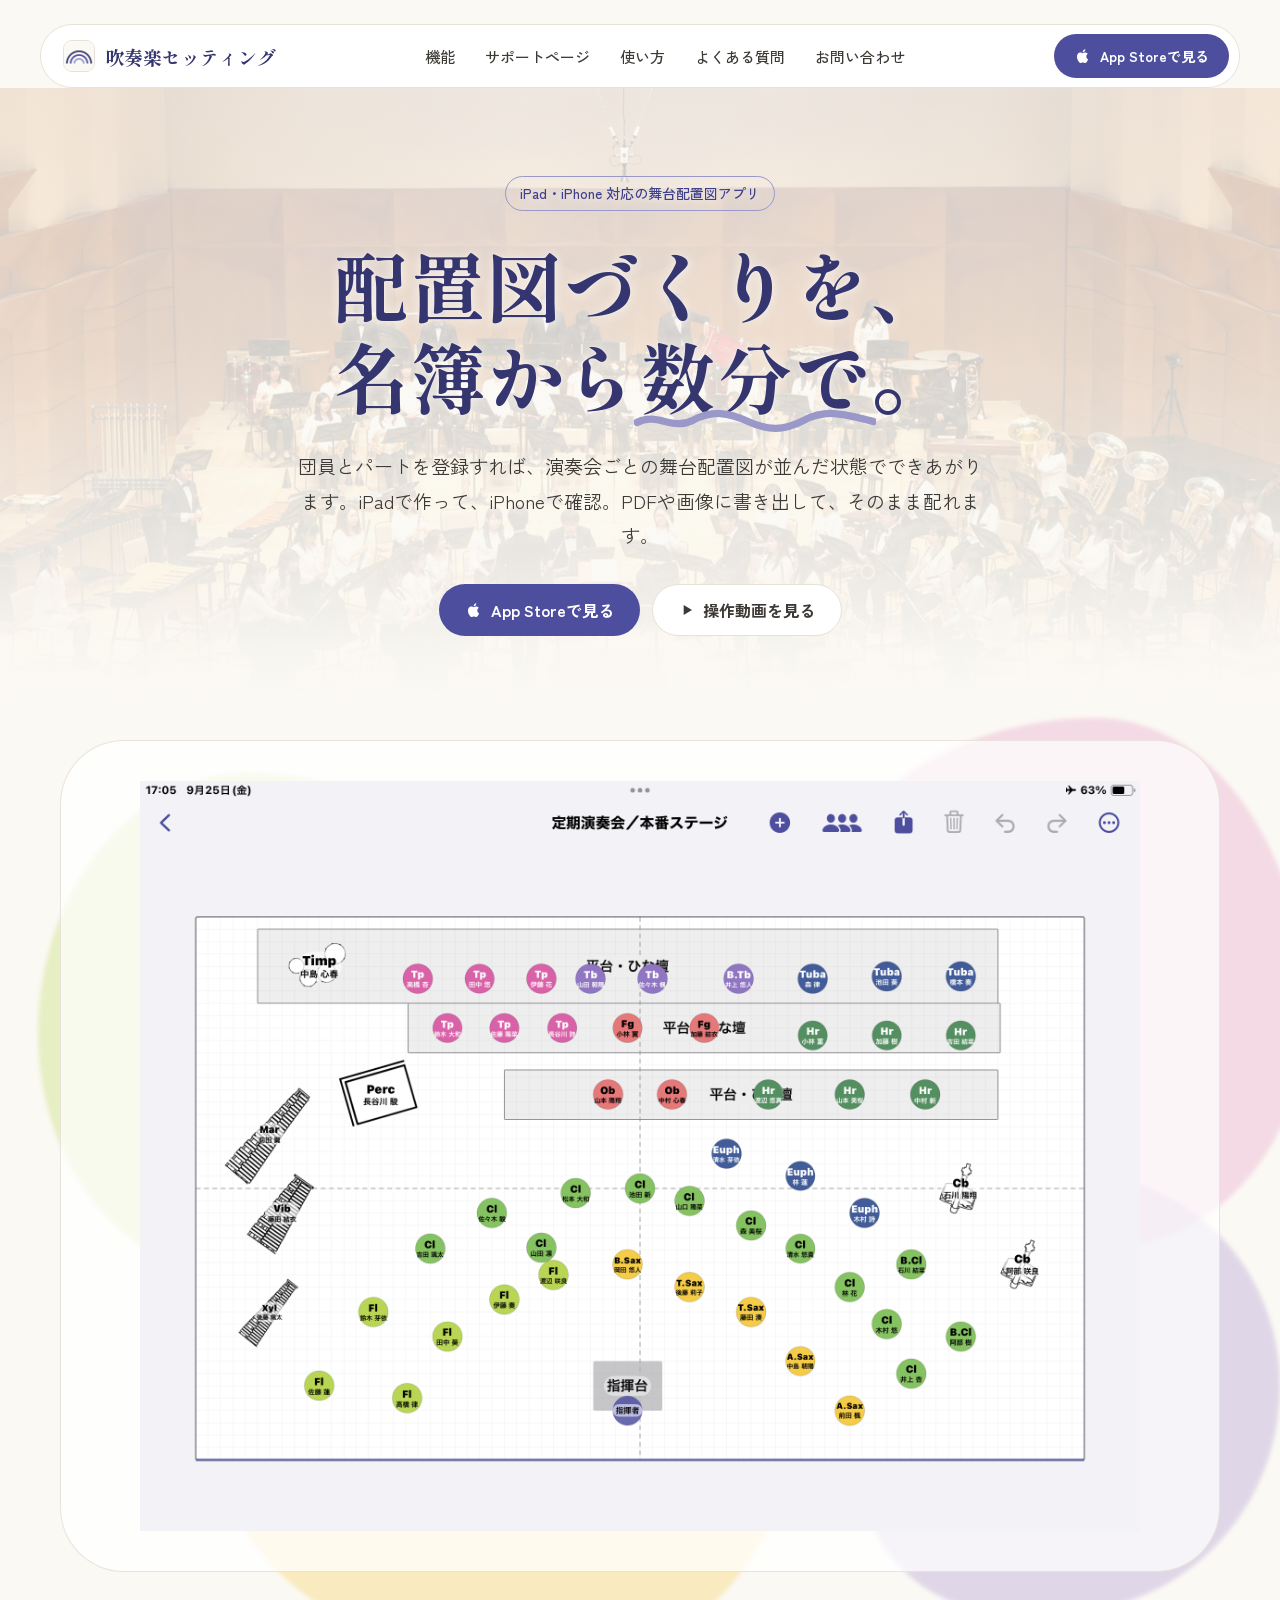
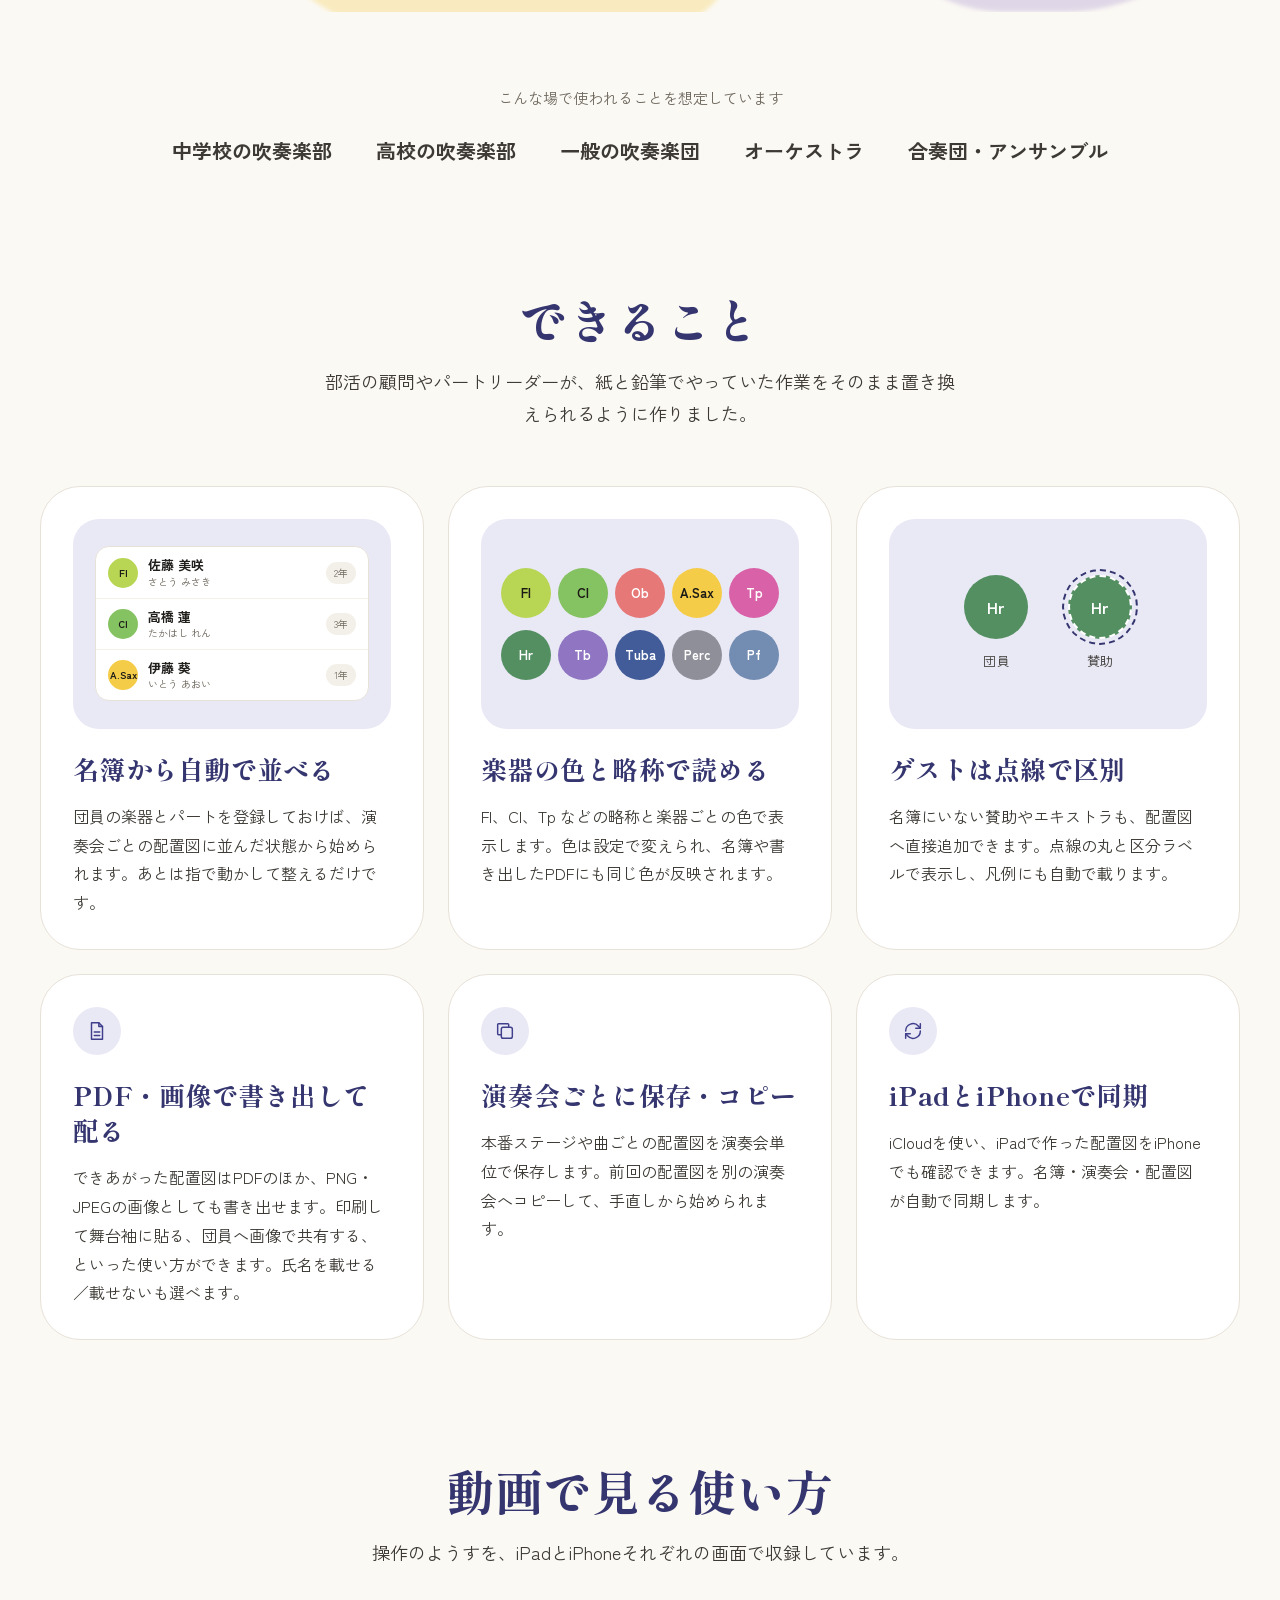
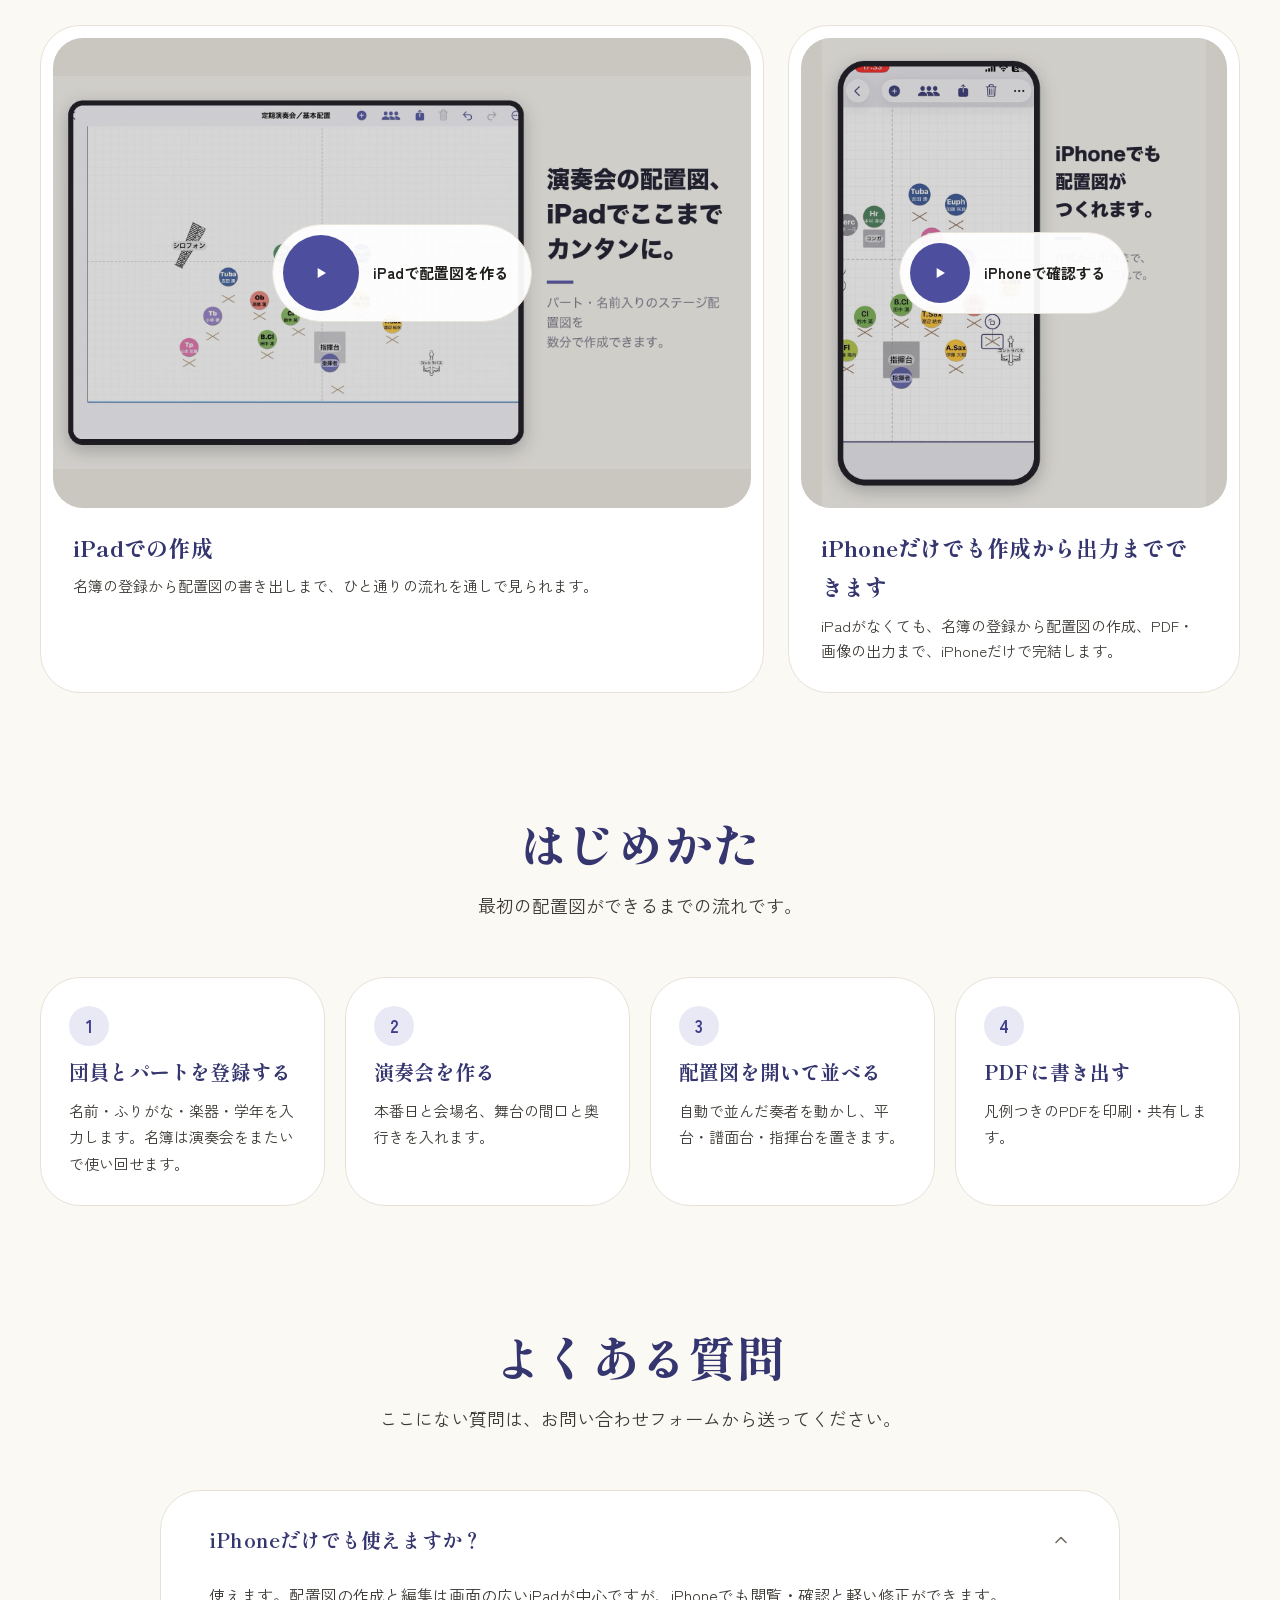
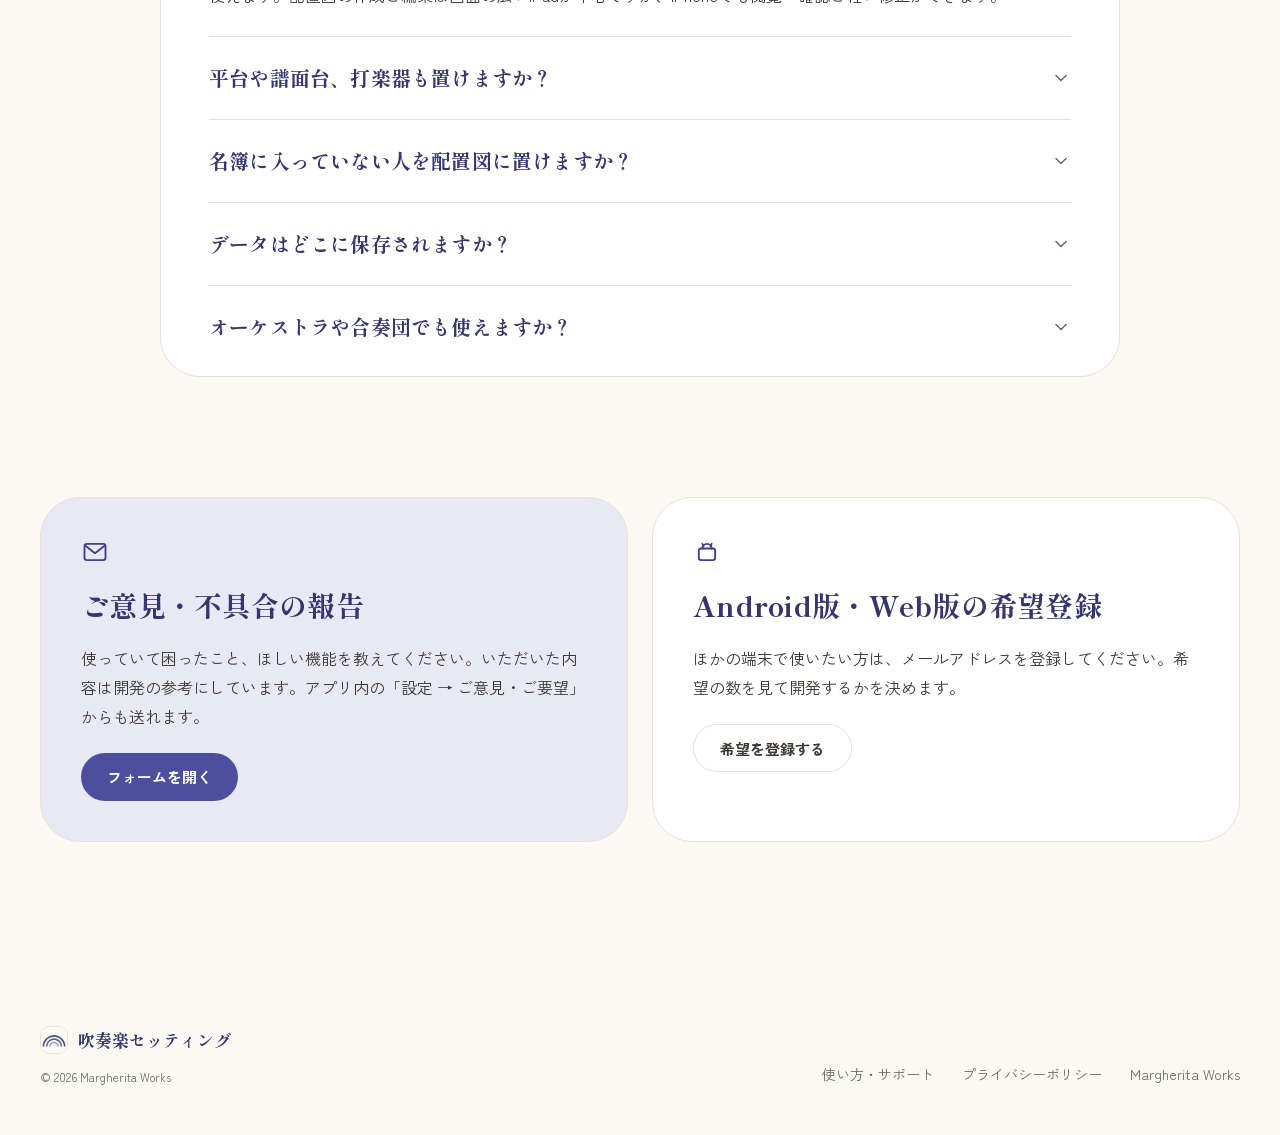
==== index.html @ 06848615 "サイト全面刷新（Warm LayoutパターンA）＋実素材の反映 - デザイン刷新：温かいオフホワイト＋1px線＋影なしのトークン（styles.css）を全ページへ適用   （トップ／使い方サポート" ====
<!doctype html>
<html lang="ja">
<head>
<meta charset="utf-8">
<meta name="viewport" content="width=device-width, initial-scale=1, viewport-fit=cover">
<title>吹奏楽セッティング：配置図・座席表 | サポート</title>
<meta name="description" content="団員とパートを登録すれば、演奏会ごとの舞台配置図ができあがるiPad・iPhoneアプリ「吹奏楽セッティング」のサポートサイトです。">
<link rel="canonical" href="https://ensemble-stage.margheritaworks.com/">
<meta property="og:type" content="website">
<meta property="og:title" content="吹奏楽セッティング：配置図・座席表">
<meta property="og:description" content="配置図づくりを、名簿から数分で。iPad・iPhone 対応の舞台配置図アプリ。">
<meta property="og:image" content="https://ensemble-stage.margheritaworks.com/assets/og-image.png">
<meta property="og:url" content="https://ensemble-stage.margheritaworks.com/">
<meta property="og:locale" content="ja_JP">
<meta name="twitter:card" content="summary_large_image">
<meta name="twitter:image" content="https://ensemble-stage.margheritaworks.com/assets/og-image.png">
<meta name="apple-itunes-app" content="app-id=6793795823">
<meta name="theme-color" content="#FBF9F4">
<link rel="preconnect" href="https://fonts.googleapis.com">
<link rel="preconnect" href="https://fonts.gstatic.com" crossorigin>
<link rel="stylesheet" href="https://fonts.googleapis.com/css2?family=Shippori+Mincho+B1:wght@700;800&family=Zen+Kaku+Gothic+New:wght@400;500;700&display=swap">
<link rel="stylesheet" href="styles.css?v=4">
</head>
<body>
<a class="skip" href="#main">本文へ移動</a>
<div class="nav-wrap">
<nav class="nav" aria-label="メイン">
<a class="brand" href="#top"><img class="brand__icon" src="assets/app-icon.png" width="32" height="32" alt=""><span>吹奏楽セッティング</span></a>
<ul class="nav__links"><li><a href="#features">機能</a></li><li><a href="support.html">サポートページ</a></li><li><a href="#video">使い方</a></li><li><a href="#faq">よくある質問</a></li><li><a href="#contact">お問い合わせ</a></li></ul>
<a class="btn btn--primary btn--sm" href="https://apps.apple.com/jp/app/id6793795823"><svg width="18" height="18" viewBox="0 0 24 24" aria-hidden="true"><path d="M16.4 12.6c0-2.3 1.9-3.4 2-3.5-1.1-1.6-2.8-1.8-3.4-1.8-1.4-.1-2.8.9-3.5.9s-1.8-.9-3-.8c-1.5 0-3 .9-3.8 2.3-1.6 2.8-.4 7 1.2 9.3.8 1.1 1.7 2.4 2.9 2.3 1.2 0 1.6-.7 3-.7s1.8.7 3 .7c1.3 0 2.1-1.1 2.8-2.3.9-1.3 1.3-2.6 1.3-2.6s-2.5-1-2.5-3.8zM14.2 5.8c.6-.8 1.1-1.8 1-2.8-.9 0-2 .6-2.7 1.4-.6.7-1.1 1.7-1 2.7 1 .1 2-.5 2.7-1.3z" fill="currentColor"></path></svg><span>App Storeで見る</span></a>
</nav>
</div>
<main id="main">
<div class="topband">
<div class="hero-photo" aria-hidden="true"></div>
<header id="top" class="hero container">
<span class="tag">iPad・iPhone 対応の舞台配置図アプリ</span>
<h1>配置図づくりを、<br>名簿から<span class="mark">数分で<svg class="squiggle" viewBox="0 0 240 22" preserveAspectRatio="none" aria-hidden="true"><path d="M3 13 C 23 3, 38 21, 58 11 S 93 3, 113 12 S 148 21, 168 11 S 203 3, 237 12"></path></svg></span>。</h1>
<p class="lead">団員とパートを登録すれば、演奏会ごとの舞台配置図が並んだ状態でできあがります。iPadで作って、iPhoneで確認。PDFや画像に書き出して、そのまま配れます。</p>
<div class="actions"><a class="btn btn--primary" href="https://apps.apple.com/jp/app/id6793795823"><svg width="18" height="18" viewBox="0 0 24 24" aria-hidden="true"><path d="M16.4 12.6c0-2.3 1.9-3.4 2-3.5-1.1-1.6-2.8-1.8-3.4-1.8-1.4-.1-2.8.9-3.5.9s-1.8-.9-3-.8c-1.5 0-3 .9-3.8 2.3-1.6 2.8-.4 7 1.2 9.3.8 1.1 1.7 2.4 2.9 2.3 1.2 0 1.6-.7 3-.7s1.8.7 3 .7c1.3 0 2.1-1.1 2.8-2.3.9-1.3 1.3-2.6 1.3-2.6s-2.5-1-2.5-3.8zM14.2 5.8c.6-.8 1.1-1.8 1-2.8-.9 0-2 .6-2.7 1.4-.6.7-1.1 1.7-1 2.7 1 .1 2-.5 2.7-1.3z" fill="currentColor"></path></svg>App Storeで見る</a><a class="btn btn--ghost" href="#video"><svg width="16" height="16" viewBox="0 0 24 24" aria-hidden="true"><path d="M7 4.5v15l12.5-7.5z" fill="currentColor"></path></svg>操作動画を見る</a></div>
</header>
</div>

<section class="showcase" aria-label="アプリの画面">
<div class="showcase__wash" aria-hidden="true"><i></i><i></i><i></i><i></i><i></i></div>
<div class="showcase__frame"><img src="assets/hero-devices.png?v=4" width="1000" height="750" alt="iPadで表示した演奏会の舞台配置図（奏者・大型楽器・平台・指揮台）" fetchpriority="high"></div>
</section>

<section class="audience container" aria-labelledby="aud-h">
<p id="aud-h">こんな場で使われることを想定しています</p>
<ul><li>中学校の吹奏楽部</li><li>高校の吹奏楽部</li><li>一般の吹奏楽団</li><li>オーケストラ</li><li>合奏団・アンサンブル</li></ul>
</section>

<section id="features" class="section container" aria-labelledby="features-h">
<div class="section__head"><h2 id="features-h">できること</h2><p>部活の顧問やパートリーダーが、紙と鉛筆でやっていた作業をそのまま置き換えられるように作りました。</p></div>
<div class="grid grid--3">
<article class="card feature"><div class="card__visual"><ul class="roster" aria-label="名簿の例"><li><span class="inst inst--sm" style="--c:#B8D654;--fg:#1B1A17">Fl</span><span class="roster__name">佐藤 美咲<small>さとう みさき</small></span><span class="chip">2年</span></li><li><span class="inst inst--sm" style="--c:#85C261;--fg:#1B1A17">Cl</span><span class="roster__name">高橋 蓮<small>たかはし れん</small></span><span class="chip">3年</span></li><li><span class="inst inst--sm" style="--c:#F5CC47;--fg:#1B1A17">A.Sax</span><span class="roster__name">伊藤 葵<small>いとう あおい</small></span><span class="chip">1年</span></li></ul></div><h3>名簿から自動で並べる</h3><p>団員の楽器とパートを登録しておけば、演奏会ごとの配置図に並んだ状態から始められます。あとは指で動かして整えるだけです。</p></article>
<article class="card feature"><div class="card__visual"><div class="palette" aria-label="楽器色と略称の例"><span class="inst" style="--c:#B8D654;--fg:#1B1A17">Fl</span><span class="inst" style="--c:#85C261;--fg:#1B1A17">Cl</span><span class="inst" style="--c:#E67878;--fg:#FFFFFF">Ob</span><span class="inst" style="--c:#F5CC47;--fg:#1B1A17">A.Sax</span><span class="inst" style="--c:#D961A8;--fg:#FFFFFF">Tp</span><span class="inst" style="--c:#548F61;--fg:#FFFFFF">Hr</span><span class="inst" style="--c:#8F75C2;--fg:#FFFFFF">Tb</span><span class="inst" style="--c:#425C99;--fg:#FFFFFF">Tuba</span><span class="inst" style="--c:#8F8F99;--fg:#FFFFFF">Perc</span><span class="inst" style="--c:#738CB2;--fg:#FFFFFF">Pf</span></div></div><h3>楽器の色と略称で読める</h3><p>Fl、Cl、Tp などの略称と楽器ごとの色で表示します。色は設定で変えられ、名簿や書き出したPDFにも同じ色が反映されます。</p></article>
<article class="card feature"><div class="card__visual"><figure class="guest"><span><span class="inst inst--lg" style="--c:#548F61;--fg:#FFFFFF">Hr</span><figcaption>団員</figcaption></span><span><span class="inst inst--lg inst--guest" style="--c:#548F61;--fg:#FFFFFF">Hr</span><figcaption>賛助</figcaption></span></figure></div><h3>ゲストは点線で区別</h3><p>名簿にいない賛助やエキストラも、配置図へ直接追加できます。点線の丸と区分ラベルで表示し、凡例にも自動で載ります。</p></article>
<article class="card feature"><span class="icon-badge"><svg width="22" height="22" viewBox="0 0 24 24" fill="none" stroke="currentColor" stroke-width="1.6" stroke-linecap="round" stroke-linejoin="round" aria-hidden="true"><path d="M6 3h8l4 4v14H6z"></path><path d="M14 3v4h4"></path><path d="M9 13h6M9 17h6"></path></svg></span><h3>PDF・画像で書き出して配る</h3><p>できあがった配置図はPDFのほか、PNG・JPEGの画像としても書き出せます。印刷して舞台袖に貼る、団員へ画像で共有する、といった使い方ができます。氏名を載せる／載せないも選べます。</p></article>
<article class="card feature"><span class="icon-badge"><svg width="22" height="22" viewBox="0 0 24 24" fill="none" stroke="currentColor" stroke-width="1.6" stroke-linecap="round" stroke-linejoin="round" aria-hidden="true"><rect x="8" y="8" width="12" height="12" rx="2"></rect><path d="M16 8V5a1 1 0 0 0-1-1H5a1 1 0 0 0-1 1v10a1 1 0 0 0 1 1h3"></path></svg></span><h3>演奏会ごとに保存・コピー</h3><p>本番ステージや曲ごとの配置図を演奏会単位で保存します。前回の配置図を別の演奏会へコピーして、手直しから始められます。</p></article>
<article class="card feature"><span class="icon-badge"><svg width="22" height="22" viewBox="0 0 24 24" fill="none" stroke="currentColor" stroke-width="1.6" stroke-linecap="round" stroke-linejoin="round" aria-hidden="true"><path d="M4 12a8 8 0 0 1 14-5.3L20 9"></path><path d="M20 4v5h-5"></path><path d="M20 12a8 8 0 0 1-14 5.3L4 15"></path><path d="M4 20v-5h5"></path></svg></span><h3>iPadとiPhoneで同期</h3><p>iCloudを使い、iPadで作った配置図をiPhoneでも確認できます。名簿・演奏会・配置図が自動で同期します。</p></article>
</div>
</section>

<section id="video" class="section container" aria-labelledby="video-h">
<div class="section__head"><h2 id="video-h">動画で見る使い方</h2><p>操作のようすを、iPadとiPhoneそれぞれの画面で収録しています。</p></div>
<div class="videos">
<article class="card video video--ipad">
<div class="video__media">
<video preload="none" playsinline controls poster="assets/video-ipad-poster.png?v=5" width="1280" height="880" aria-label="iPadでの作成の操作動画"><source src="assets/video/ipad-demo.mp4" type="video/mp4"></video>
<button class="video__play" type="button" data-play><span class="video__play-icon"><svg width="16" height="16" viewBox="0 0 24 24" aria-hidden="true"><path d="M7 4.5v15l12.5-7.5z" fill="currentColor"></path></svg></span>iPadで配置図を作る</button>
</div>
<div class="video__body"><h3>iPadでの作成</h3><p>名簿の登録から配置図の書き出しまで、ひと通りの流れを通しで見られます。</p></div></article>
<article class="card video video--iphone">
<div class="video__media">
<video preload="none" playsinline controls poster="assets/video-iphone-poster.png?v=5" width="720" height="880" aria-label="iPhoneでの確認の操作動画"><source src="assets/video/iphone-demo.mp4" type="video/mp4"></video>
<button class="video__play" type="button" data-play><span class="video__play-icon"><svg width="16" height="16" viewBox="0 0 24 24" aria-hidden="true"><path d="M7 4.5v15l12.5-7.5z" fill="currentColor"></path></svg></span>iPhoneで確認する</button>
</div>
<div class="video__body"><h3>iPhoneだけでも作成から出力までできます</h3><p>iPadがなくても、名簿の登録から配置図の作成、PDF・画像の出力まで、iPhoneだけで完結します。</p></div></article>
</div>
</section>

<section id="steps" class="section container" aria-labelledby="steps-h">
<div class="section__head"><h2 id="steps-h">はじめかた</h2><p>最初の配置図ができるまでの流れです。</p></div>
<ol class="grid grid--4 steps"><li class="card step"><span class="step__num">1</span><h3>団員とパートを登録する</h3><p>名前・ふりがな・楽器・学年を入力します。名簿は演奏会をまたいで使い回せます。</p></li><li class="card step"><span class="step__num">2</span><h3>演奏会を作る</h3><p>本番日と会場名、舞台の間口と奥行きを入れます。</p></li><li class="card step"><span class="step__num">3</span><h3>配置図を開いて並べる</h3><p>自動で並んだ奏者を動かし、平台・譜面台・指揮台を置きます。</p></li><li class="card step"><span class="step__num">4</span><h3>PDFに書き出す</h3><p>凡例つきのPDFを印刷・共有します。</p></li></ol>
</section>

<section id="faq" class="section container" aria-labelledby="faq-h">
<div class="section__head"><h2 id="faq-h">よくある質問</h2><p>ここにない質問は、お問い合わせフォームから送ってください。</p></div>
<div class="card faq"><details open><summary><h3>iPhoneだけでも使えますか？</h3><svg class="chev" width="20" height="20" viewBox="0 0 24 24" aria-hidden="true"><path d="M6 9l6 6 6-6" fill="none" stroke="currentColor" stroke-width="1.8" stroke-linecap="round" stroke-linejoin="round"></path></svg></summary><p>使えます。配置図の作成と編集は画面の広いiPadが中心ですが、iPhoneでも閲覧・確認と軽い修正ができます。</p></details><details><summary><h3>平台や譜面台、打楽器も置けますか？</h3><svg class="chev" width="20" height="20" viewBox="0 0 24 24" aria-hidden="true"><path d="M6 9l6 6 6-6" fill="none" stroke="currentColor" stroke-width="1.8" stroke-linecap="round" stroke-linejoin="round"></path></svg></summary><p>置けます。平台・指揮台・譜面台などの構造物や、ティンパニ・マリンバなどの設置型楽器は、名称つきで配置でき、90°回転もできます。</p></details><details><summary><h3>名簿に入っていない人を配置図に置けますか？</h3><svg class="chev" width="20" height="20" viewBox="0 0 24 24" aria-hidden="true"><path d="M6 9l6 6 6-6" fill="none" stroke="currentColor" stroke-width="1.8" stroke-linecap="round" stroke-linejoin="round"></path></svg></summary><p>置けます。賛助・エキストラ・第1部のみ出演などの区分を選ぶと、点線の丸で表示されます。</p></details><details><summary><h3>データはどこに保存されますか？</h3><svg class="chev" width="20" height="20" viewBox="0 0 24 24" aria-hidden="true"><path d="M6 9l6 6 6-6" fill="none" stroke="currentColor" stroke-width="1.8" stroke-linecap="round" stroke-linejoin="round"></path></svg></summary><p>端末の中に保存されます。iCloudにサインインしていれば、iPadとiPhoneの間で名簿・演奏会・配置図が自動で同期します。</p></details><details><summary><h3>オーケストラや合奏団でも使えますか？</h3><svg class="chev" width="20" height="20" viewBox="0 0 24 24" aria-hidden="true"><path d="M6 9l6 6 6-6" fill="none" stroke="currentColor" stroke-width="1.8" stroke-linecap="round" stroke-linejoin="round"></path></svg></summary><p>使えます。弦楽器やピアノの色と略称も用意しています。</p></details></div>
</section>

<section id="contact" class="section container grid grid--2" aria-label="お問い合わせ">
<article class="card contact contact--primary"><svg width="28" height="28" viewBox="0 0 24 24" fill="none" stroke="currentColor" stroke-width="1.6" stroke-linecap="round" stroke-linejoin="round" aria-hidden="true"><rect x="3" y="5" width="18" height="14" rx="2"></rect><path d="M3.5 6.5l8.5 6.5 8.5-6.5"></path></svg><h2>ご意見・不具合の報告</h2><p>使っていて困ったこと、ほしい機能を教えてください。いただいた内容は開発の参考にしています。アプリ内の「設定 → ご意見・ご要望」からも送れます。</p><a class="btn btn--primary" href="support.html#contact">フォームを開く</a></article>
<article class="card contact"><svg width="28" height="28" viewBox="0 0 24 24" fill="none" stroke="currentColor" stroke-width="1.6" stroke-linecap="round" stroke-linejoin="round" aria-hidden="true"><rect x="5" y="9" width="14" height="10" rx="2"></rect><path d="M8 9a4 4 0 0 1 8 0"></path><path d="M8 5l1 2M16 5l-1 2"></path></svg><h2>Android版・Web版の希望登録</h2><p>ほかの端末で使いたい方は、メールアドレスを登録してください。希望の数を見て開発するかを決めます。</p><a class="btn btn--ghost" href="android/">希望を登録する</a></article>
</section>
</main>

<footer class="footer container">
<div class="footer__brand"><a class="brand" href="#top"><img class="brand__icon" src="assets/app-icon.png" width="28" height="28" alt=""><span>吹奏楽セッティング</span></a><small>© 2026 Margherita Works</small></div>
<ul class="footer__links"><li><a href="support.html">使い方・サポート</a></li><li><a href="privacy.html">プライバシーポリシー</a></li><li><a href="https://margheritaworks.com">Margherita Works</a></li></ul>
</footer>
<script>
document.querySelectorAll('[data-play]').forEach(function (b) {
  var v = b.parentElement.querySelector('video');
  v.removeAttribute('controls');
  b.addEventListener('click', function () { v.setAttribute('controls', ''); b.hidden = true; v.play().catch(function () {}); });
});
</script>
<script defer src="https://static.cloudflareinsights.com/beacon.min.js" data-cf-beacon='{"token": "080f9a36ec824583b4e20d654374ac38"}'></script>
</body>
</html>
---- styles.css ----
/* 吹奏楽セッティング サポートサイト — パターンA「ギャラリー」
   トークンの正本は docs/sitedesign_update/DESIGN.md。値を変えるときは両方を更新する。 */

:root {
  /* 面 */
  --bg: #FBF9F4;            /* brandCanvas：ページ背景 */
  --surface: #FFFFFF;       /* カード・ナビ */
  --fill: #EFECE4;          /* 動画の下地 */
  --line: #E7E2D8;          /* hairline：1px の境界線 */
  /* 文字 */
  --heading: #35356F;       /* brandArchOuter：見出し */
  --text: #3D3A35;          /* 本文 */
  --muted: #6E685E;         /* 補助（textSecondary を AA 用に濃くした値） */
  /* アクセント */
  --accent: #4E4E9E;
  --on-accent: #FFFFFF;
  --accent-tint: #E9E9F6;
  --on-accent-tint: #3F3F8C;
  --arch-inner: #9A98C9;    /* 波線・タグの線 */
  /* 装飾（楽器色・背景のにじみ専用） */
  --wash-flute: #B8D654;
  --wash-sax: #F5CC47;
  --wash-trumpet: #D961A8;
  --wash-trombone: #8F75C2;
  --wash-arch: #9A98C9;

  --font-display: "Shippori Mincho B1", "Hiragino Mincho ProN", "Yu Mincho", serif;
  --font-body: "Zen Kaku Gothic New", "Hiragino Sans", "Hiragino Kaku Gothic ProN", "Yu Gothic", sans-serif;

  --r-card: 40px;
  --r-media: 30px;
  --r-frame: 64px;
  --r-pill: 999px;

  --page-max: 1200px;
  --gutter: 24px;
  --section-gap: 120px;
  --card-pad: 32px;
}

*, *::before, *::after { box-sizing: border-box; }
html { scroll-behavior: smooth; scroll-padding-top: calc(96px + env(safe-area-inset-top, 0px)); -webkit-text-size-adjust: 100%; }
body {
  margin: 0;
  background: var(--bg);
  color: var(--text);
  font-family: var(--font-body);
  font-size: 16px;
  line-height: 1.8;
  padding-top: env(safe-area-inset-top, 0px);
  padding-bottom: env(safe-area-inset-bottom, 0px);
}
img, video { max-width: 100%; height: auto; display: block; }
a { color: inherit; }
h1, h2, h3 { font-family: var(--font-display); color: var(--heading); letter-spacing: 0.01em; margin: 0; }
p { margin: 0; }
ul, ol { margin: 0; padding: 0; list-style: none; }
:focus-visible { outline: 2px solid var(--accent); outline-offset: 3px; border-radius: 8px; }

.skip { position: absolute; left: -9999px; }
.skip:focus { left: 16px; top: 16px; z-index: 10; background: var(--surface); padding: 8px 16px; border-radius: var(--r-pill); }

.container { width: min(var(--page-max), 100% - 2 * var(--gutter)); margin-inline: auto; }

/* ボタン：すべてピル。塗りは 1 画面 1〜2 個まで */
.btn {
  display: inline-flex; align-items: center; justify-content: center; gap: 8px;
  min-height: 52px; padding: 0 26px; border-radius: var(--r-pill);
  font: 700 16px/1 var(--font-body); text-decoration: none; white-space: nowrap;
  transition: opacity .08s ease-out;
}
.btn:active { opacity: .82; }
.btn--sm { min-height: 44px; padding: 0 20px; font-size: 14px; }
.btn--primary { background: var(--accent); color: var(--on-accent); }
.btn--ghost { background: var(--surface); color: var(--text); border: 1px solid var(--line); }

/* ナビ：浮いたピル */
.nav-wrap { position: sticky; top: 0; z-index: 5; padding: 24px var(--gutter) 0; top: env(safe-area-inset-top, 0px); }
.nav {
  max-width: var(--page-max); margin: 0 auto; height: 64px;
  background: var(--surface); border: 1px solid var(--line); border-radius: 40px;
  padding: 0 10px 0 22px; display: flex; align-items: center; justify-content: space-between; gap: 16px;
}
.brand { display: inline-flex; align-items: center; gap: 10px; text-decoration: none; color: var(--heading); font: 700 19px/1 var(--font-display); }
.nav__links { display: flex; gap: 30px; font-size: 15px; font-weight: 500; }
.nav__links a { text-decoration: none; }
.nav__links a:hover { color: var(--accent); }

/* ヒーロー */
.hero { padding: 88px 0 64px; display: flex; flex-direction: column; align-items: center; gap: 28px; text-align: center; }
.tag { display: inline-flex; padding: 6px 14px; border-radius: var(--r-pill); border: 1px solid var(--arch-inner); color: var(--on-accent-tint); font-size: 14px; font-weight: 500; line-height: 1.5; }
.hero h1 { font-size: clamp(40px, 6.2vw, 76px); line-height: 1.2; font-weight: 800; }
.mark { position: relative; display: inline-block; }
.squiggle { position: absolute; left: -6px; bottom: -0.14em; width: calc(100% + 12px); height: 0.3em; }
.squiggle path { fill: none; stroke: var(--arch-inner); stroke-width: 7; stroke-linecap: round; }
.lead { max-width: 700px; font-size: clamp(16px, 1.6vw, 19px); }
.actions { display: flex; gap: 12px; flex-wrap: wrap; justify-content: center; padding-top: 4px; }

/* 製品画面の枠：背景のにじみは画像の後ろだけに使う */
.showcase { position: relative; overflow: hidden; padding: 40px var(--gutter); }
.showcase__wash i { position: absolute; display: block; filter: blur(2px); }
.showcase__wash i:nth-child(1) { left: 3%;  top: 8%;  width: 36%; height: 55%; background: var(--wash-flute);    opacity: .30; border-radius: 46% 54% 58% 42% / 52% 44% 56% 48%; }
.showcase__wash i:nth-child(2) { right: -2%; top: 2%; width: 39%; height: 58%; background: var(--wash-trumpet);  opacity: .20; border-radius: 58% 42% 40% 60% / 44% 56% 44% 56%; }
.showcase__wash i:nth-child(3) { left: 18%; bottom: -6%; width: 44%; height: 52%; background: var(--wash-sax);   opacity: .30; border-radius: 50% 50% 42% 58% / 58% 46% 54% 42%; }
.showcase__wash i:nth-child(4) { right: 0;  bottom: 0;  width: 33%; height: 48%; background: var(--wash-trombone); opacity: .25; border-radius: 44% 56% 60% 40%; }
.showcase__wash i:nth-child(5) { left: 42%; top: 15%;  width: 29%; height: 45%; background: var(--wash-arch);     opacity: .35; border-radius: 50%; }
.showcase__frame {
  position: relative; max-width: 1160px; margin: 0 auto;
  background: rgba(255, 255, 255, .72); border: 1px solid rgba(231, 226, 216, .9);
  border-radius: var(--r-frame); padding: clamp(20px, 4vw, 40px) clamp(12px, 3vw, 40px);
  display: flex; justify-content: center;
}
.showcase__frame img { width: min(1000px, 100%); }

/* 想定する利用者 */
.audience { padding-top: 72px; display: flex; flex-direction: column; align-items: center; gap: 22px; text-align: center; }
.audience p { font-size: 15px; color: var(--muted); }
.audience ul { display: flex; flex-wrap: wrap; justify-content: center; gap: 12px 44px; font-size: 20px; font-weight: 700; }

/* セクション共通 */
.section { padding-top: var(--section-gap); }
.section__head { display: flex; flex-direction: column; align-items: center; gap: 16px; text-align: center; margin-bottom: 56px; }
.section__head h2 { font-size: clamp(32px, 4vw, 48px); line-height: 1.25; font-weight: 800; }
.section__head p { max-width: 640px; font-size: 18px; }

.grid { display: grid; gap: var(--gutter); }
.grid--2 { grid-template-columns: repeat(2, minmax(0, 1fr)); }
.grid--3 { grid-template-columns: repeat(3, minmax(0, 1fr)); }
.grid--4 { grid-template-columns: repeat(4, minmax(0, 1fr)); gap: 20px; }

/* カード：白・1px 線・角丸 40・影なし */
.card { background: var(--surface); border: 1px solid var(--line); border-radius: var(--r-card); }
.feature { padding: var(--card-pad); display: flex; flex-direction: column; gap: 16px; }
.feature h3 { font-size: 26px; line-height: 1.35; font-weight: 800; margin-top: 6px; }
.card__visual { height: 210px; border-radius: 26px; background: var(--accent-tint); padding: 22px; overflow: hidden; display: flex; align-items: center; justify-content: center; }
.icon-badge { width: 48px; height: 48px; border-radius: var(--r-pill); background: var(--accent-tint); color: var(--on-accent-tint); display: inline-flex; align-items: center; justify-content: center; }

/* 楽器色の丸（色はアプリの InstrumentStyle と同じ） */
.inst { width: 50px; height: 50px; border-radius: var(--r-pill); background: var(--c); color: var(--fg); font: 700 13px/1 var(--font-body); display: inline-flex; align-items: center; justify-content: center; flex-shrink: 0; }
.inst--sm { width: 30px; height: 30px; font-size: 10px; }
.inst--lg { width: 64px; height: 64px; font-size: 16px; }
.inst--guest { border: 2px dashed #FFFFFF; outline: 2px dashed var(--heading); outline-offset: 4px; }

.roster { width: 100%; background: var(--surface); border: 1px solid var(--line); border-radius: 14px; overflow: hidden; }
.roster li { display: flex; align-items: center; gap: 10px; padding: 9px 12px; }
.roster li + li { border-top: 1px solid #F4F1EA; }
.roster__name { flex-grow: 1; display: flex; flex-direction: column; font-size: 13px; font-weight: 700; color: #211F1C; line-height: 1.4; }
.roster__name small { font-size: 10px; font-weight: 400; color: var(--muted); }
.chip { font-size: 10px; padding: 2px 8px; border-radius: var(--r-pill); background: #F3F0E9; color: var(--muted); }
.palette { display: grid; grid-template-columns: repeat(5, minmax(0, 1fr)); gap: 12px; justify-items: center; }
.guest { margin: 0; display: flex; gap: 40px; }
.guest > span { display: flex; flex-direction: column; align-items: center; gap: 10px; }
.guest figcaption { font-size: 13px; }

/* 動画 */
.videos { display: grid; grid-template-columns: 1.6fr 1fr; gap: var(--gutter); }
.video { padding: 12px; display: flex; flex-direction: column; }
.video__media { position: relative; height: 470px; border-radius: var(--r-media); overflow: hidden; background: var(--fill); }
.video__media video { width: 100%; height: 100%; object-fit: contain; }
.video__play {
  position: absolute; inset: 0; margin: auto; width: max-content; height: max-content;
  display: inline-flex; align-items: center; gap: 14px; padding: 10px 22px 10px 10px;
  border-radius: var(--r-pill); border: 1px solid var(--line); background: rgba(255, 255, 255, .94);
  color: #211F1C; font: 700 15px/1 var(--font-body); cursor: pointer;
}
.video__play { z-index: 1; }
.video__play[hidden] { display: none; }
.video__media:has(.video__play:not([hidden]))::after { content: ""; position: absolute; inset: 0; background: rgba(33, 31, 28, .18); }
.video__play-icon { width: 60px; height: 60px; border-radius: var(--r-pill); background: var(--accent); color: var(--on-accent); display: inline-flex; align-items: center; justify-content: center; }
.video--ipad .video__play-icon { width: 76px; height: 76px; }
.video__body { padding: 20px 20px 16px; display: flex; flex-direction: column; gap: 6px; }
.video__body h3 { font-size: 22px; font-weight: 800; }
.video__body p { font-size: 15px; line-height: 1.7; }

/* はじめかた（順番のある内容なので番号を付ける） */
.step { padding: 28px; display: flex; flex-direction: column; gap: 12px; }
.step__num { width: 40px; height: 40px; border-radius: var(--r-pill); background: var(--accent-tint); color: var(--on-accent-tint); font-weight: 700; font-size: 17px; display: inline-flex; align-items: center; justify-content: center; }
.step h3 { font-size: 20px; line-height: 1.4; font-weight: 800; }
.step p { font-size: 15px; line-height: 1.75; }

/* よくある質問 */
.faq { max-width: 960px; margin: 0 auto; padding: 8px 48px; }
.faq details + details { border-top: 1px solid var(--line); }
.faq summary { list-style: none; display: flex; justify-content: space-between; align-items: center; gap: 20px; padding: 26px 0; cursor: pointer; min-height: 44px; }
.faq summary::-webkit-details-marker { display: none; }
.faq summary h3 { font-size: 20px; font-weight: 700; line-height: 1.5; }
.faq .chev { color: var(--muted); flex-shrink: 0; transition: transform .08s ease-out; }
.faq details[open] .chev { transform: rotate(180deg); }
.faq details p { padding-bottom: 26px; max-width: 820px; }

/* お問い合わせ */
.contact { padding: 40px; display: flex; flex-direction: column; gap: 14px; align-items: flex-start; color: var(--on-accent-tint); }
.contact--primary { background: var(--accent-tint); }
.contact h2 { font-size: 28px; font-weight: 800; }
.contact p { color: var(--text); }
.contact .btn { margin-top: 8px; min-height: 48px; font-size: 15px; }

/* フッター */
.footer { padding: 64px 0 48px; margin-top: var(--section-gap); display: flex; justify-content: space-between; align-items: flex-end; gap: 24px; flex-wrap: wrap; color: var(--muted); font-size: 14px; }
.footer__brand { display: flex; flex-direction: column; gap: 12px; }
.footer .brand { font-size: 17px; }
.footer__links { display: flex; gap: 28px; flex-wrap: wrap; }
.footer__links a { text-decoration: none; }

/* レスポンシブ */
@media (max-width: 1024px) {
  :root { --section-gap: 96px; }
  .grid--3 { grid-template-columns: repeat(2, minmax(0, 1fr)); }
  .grid--4 { grid-template-columns: repeat(2, minmax(0, 1fr)); }
  .videos { grid-template-columns: 1fr; }
  .video__media { height: auto; aspect-ratio: 16 / 11; }
  .video--iphone .video__media { aspect-ratio: 4 / 5; max-height: 560px; }
  .nav__links { gap: 20px; }
}
@media (max-width: 760px) {
  :root { --gutter: 16px; --section-gap: 80px; --card-pad: 24px; --r-card: 28px; --r-frame: 36px; }
  .nav-wrap { padding-top: 12px; }
  .nav { height: 56px; padding-left: 16px; }
  .nav__links { display: none; }
  .brand span { font-size: 16px; }
  .hero { padding: 56px 0 40px; }
  .actions .btn { width: 100%; }
  .grid--2, .grid--3, .grid--4 { grid-template-columns: 1fr; }
  .audience ul { font-size: 16px; gap: 8px 20px; }
  .section__head { margin-bottom: 36px; }
  .section__head p { font-size: 16px; }
  .feature h3 { font-size: 22px; }
  .faq { padding: 4px 24px; }
  .faq summary h3 { font-size: 17px; }
  .contact { padding: 28px; }
}
@media (max-width: 420px) {
  .btn--sm span { display: none; }
  .btn--sm { width: 44px; padding: 0; }
}
@media (prefers-reduced-motion: reduce) {
  html { scroll-behavior: auto; }
  * { transition: none !important; }
}

/* ============================================================
   追加：実アプリアイコン・ヒーロー背景写真・サブページ（使い方 / プライバシー / Android希望）
   ============================================================ */

/* 言語切り替え（サブページはバイリンガル。<html data-lang> で切り替え） */
html[data-lang="en"] .lang-ja { display: none !important; }
html[data-lang="ja"] .lang-en { display: none !important; }

/* ブランド：実アプリアイコンのタイル */
.brand__icon { width: 32px; height: 32px; border-radius: 9px; border: 1px solid var(--line); display: block; flex-shrink: 0; background: var(--bg); }
.footer .brand__icon { width: 28px; height: 28px; }

/* ヒーロー背景写真（差し替え用プレースホルダ）。full-bleed の帯として置く */
.topband { position: relative; }
.hero-photo { position: absolute; inset: 0; z-index: 0; overflow: hidden; background: url("assets/hero-photo.png?v=3") center 68% / cover no-repeat; }
.hero-photo::after { content: ""; position: absolute; inset: 0; background: linear-gradient(180deg, rgba(251,249,244,.68) 0%, rgba(251,249,244,.78) 44%, rgba(251,249,244,.90) 76%, rgba(251,249,244,.98) 92%, var(--bg) 100%); }
.topband .hero { position: relative; z-index: 1; }
/* 写真の上でも見出しが読めるよう、淡いクリームの光彩で文字を分離する */
.topband .hero h1 { text-shadow: 0 1px 12px rgba(251,249,244,.85), 0 0 2px rgba(251,249,244,.9); }
.topband .hero .lead, .topband .hero .tag { text-shadow: 0 1px 8px rgba(251,249,244,.9); }

/* 浮いたナビの右側（サブページ：言語切り替え＋App Store） */
.nav__right { display: inline-flex; align-items: center; gap: 12px; }
.lang-switch { display: inline-flex; flex-shrink: 0; border: 1px solid var(--line); border-radius: var(--r-pill); overflow: hidden; background: var(--surface); }
.lang-switch button { border: 0; background: transparent; color: var(--muted); font: 500 14px/1 var(--font-body); padding: 8px 13px; min-height: 40px; cursor: pointer; white-space: nowrap; }
.lang-switch button.active { background: var(--accent); color: var(--on-accent); }

/* 読みもの（プロース）ページ */
.page { width: min(880px, 100% - 2 * var(--gutter)); margin-inline: auto; padding-top: 64px; padding-bottom: 24px; }
.page .eyebrow { display: block; color: var(--on-accent-tint); font-size: 13px; font-weight: 700; letter-spacing: .08em; margin-bottom: 10px; }
.page h1 { font-size: clamp(32px, 5vw, 52px); line-height: 1.2; font-weight: 800; }
.page .lead { font-size: clamp(16px, 1.6vw, 19px); color: var(--muted); margin-top: 16px; }
.page h2 { font-size: clamp(24px, 3vw, 32px); line-height: 1.3; font-weight: 800; margin-top: 64px; padding-top: 28px; border-top: 1px solid var(--line); }
.page h3 { font-size: 20px; line-height: 1.4; font-weight: 700; margin-top: 32px; }
.page p { margin-top: 12px; }
.page a { color: var(--accent); text-decoration: underline; text-underline-offset: 2px; }
.page ul, .page ol { padding-left: 1.3em; margin-top: 12px; }
.page ul { list-style: disc; }
.page ol { list-style: decimal; }
.page li { margin: 8px 0; }
.page code { font-family: ui-monospace, SFMono-Regular, Menlo, Consolas, monospace; background: var(--fill); padding: 1px 6px; border-radius: 6px; font-size: .92em; }
.page pre.mono { font-family: ui-monospace, SFMono-Regular, Menlo, Consolas, monospace; display: block; padding: 16px 18px; margin-top: 14px; overflow-x: auto; border: 1px solid var(--line); border-radius: 18px; background: var(--surface); font-size: 14px; line-height: 1.7; }
.page table { width: 100%; border-collapse: collapse; margin-top: 16px; font-size: 15px; background: var(--surface); border: 1px solid var(--line); border-radius: 18px; overflow: hidden; }
.page th, .page td { text-align: left; padding: 11px 14px; border-bottom: 1px solid var(--line); }
.page th { background: var(--fill); font-weight: 700; }
.page tr:last-child td { border-bottom: 0; }
.note { background: var(--accent-tint); border: 1px solid #D9D8EE; border-radius: 18px; padding: 16px 18px; margin-top: 18px; color: var(--on-accent-tint); }
.back-link { margin-bottom: 14px; font-size: 14px; }
.back-link a { color: var(--muted); text-decoration: none; }
.back-link a:hover { color: var(--accent); }

/* プロース内のボタン：ピル塗り（.page a の色指定に負けないよう明示） */
.page .btn { text-decoration: none; }
.page .btn--primary { color: var(--on-accent); }
.page .btn--ghost { color: var(--text); }

/* 目次つき 2 カラム（サポートページ） */
.doc { display: grid; grid-template-columns: 236px minmax(0, 1fr); gap: 48px; align-items: start; padding-top: 40px; padding-bottom: 24px; }
.doc > .page { width: auto; max-width: 760px; margin-inline: 0; padding-top: 0; padding-bottom: 0; }
.toc { position: sticky; top: calc(96px + env(safe-area-inset-top, 0px)); align-self: start; max-height: calc(100vh - 120px); overflow-y: auto; }
.toc .back-link { margin-bottom: 16px; }
.toc .back-link a { display: inline-flex; align-items: center; gap: 6px; color: var(--muted); text-decoration: none; font-size: 14px; }
.toc .back-link a:hover { color: var(--accent); }
.toc__title { font-size: 12px; font-weight: 700; letter-spacing: .08em; color: var(--muted); margin: 4px 0 8px 12px; }
.toc ol { list-style: none; padding: 0; margin: 0; counter-reset: none; }
.toc li { margin: 0; }
.toc a { display: block; padding: 7px 12px; border-radius: 10px; color: var(--muted); text-decoration: none; font-size: 14px; line-height: 1.4; }
.toc a:hover { background: var(--fill); color: var(--text); }
@media (max-width: 900px) {
  .doc { grid-template-columns: 1fr; }
  .toc { display: none; }
}

/* ステップ番号付きリスト（プロース内） */
.page ol.steps { counter-reset: step; list-style: none; padding-left: 0; }
.page ol.steps > li { position: relative; padding-left: 46px; margin: 14px 0; }
.page ol.steps > li::before { counter-increment: step; content: counter(step); position: absolute; left: 0; top: 0; width: 32px; height: 32px; border-radius: var(--r-pill); background: var(--accent-tint); color: var(--on-accent-tint); font-weight: 700; font-size: 15px; display: inline-flex; align-items: center; justify-content: center; }

/* スクリーンショット */
.shots { display: flex; flex-wrap: wrap; gap: 20px; justify-content: center; margin-top: 20px; }
.shots figure { flex: 1 1 240px; max-width: 300px; margin: 0; text-align: center; }
.shots img { width: 100%; border: 1px solid var(--line); border-radius: 22px; background: var(--surface); }
.shots figcaption { color: var(--muted); font-size: 14px; margin-top: 10px; }

/* Android・Web版の希望フォーム */
.wish-form { margin: 28px 0; padding: var(--card-pad); }
.wish-form .field { margin-bottom: 22px; }
.wish-form .field-label { display: block; font-weight: 700; margin-bottom: 8px; }
.wish-form input[type="email"] { width: 100%; max-width: 380px; padding: 12px 16px; border: 1px solid var(--line); border-radius: var(--r-pill); font: inherit; background: var(--surface); color: var(--text); }
.wish-form textarea { width: 100%; padding: 12px 16px; border: 1px solid var(--line); border-radius: 18px; font: inherit; line-height: 1.7; background: var(--surface); color: var(--text); resize: vertical; min-height: 132px; }
.wish-form input[type="email"]:focus-visible, .wish-form input[type="radio"]:focus-visible, .wish-form textarea:focus-visible { outline: 2px solid var(--accent); outline-offset: 2px; }
.wish-form fieldset { border: 0; padding: 0; margin: 0 0 22px; }
.wish-form legend { font-weight: 700; margin-bottom: 10px; padding: 0; }
.wish-form .radio-row { display: flex; flex-wrap: wrap; gap: 10px 22px; }
.wish-form .radio-row label { display: flex; align-items: center; gap: 8px; font-size: 15px; cursor: pointer; }
.wish-form .hint { color: var(--muted); font-size: 14px; margin-top: 12px; }
.wish-form .submit { border: 0; cursor: pointer; margin-top: 6px; }
.wish-form .submit:disabled { opacity: .6; cursor: default; }
.hp { position: absolute; left: -9999px; width: 1px; height: 1px; overflow: hidden; }
.flash { display: none; margin-top: 20px; padding: 16px 18px; border-radius: 18px; background: var(--accent-tint); color: var(--on-accent-tint); }
.flash-error { background: #FBEAEA; color: #7A2E2E; }
.flash:target { display: block; }

@media (max-width: 760px) {
  .page h2 { margin-top: 48px; }
}
@media (max-width: 420px) {
  .lang-switch button { padding: 8px 10px; }
}
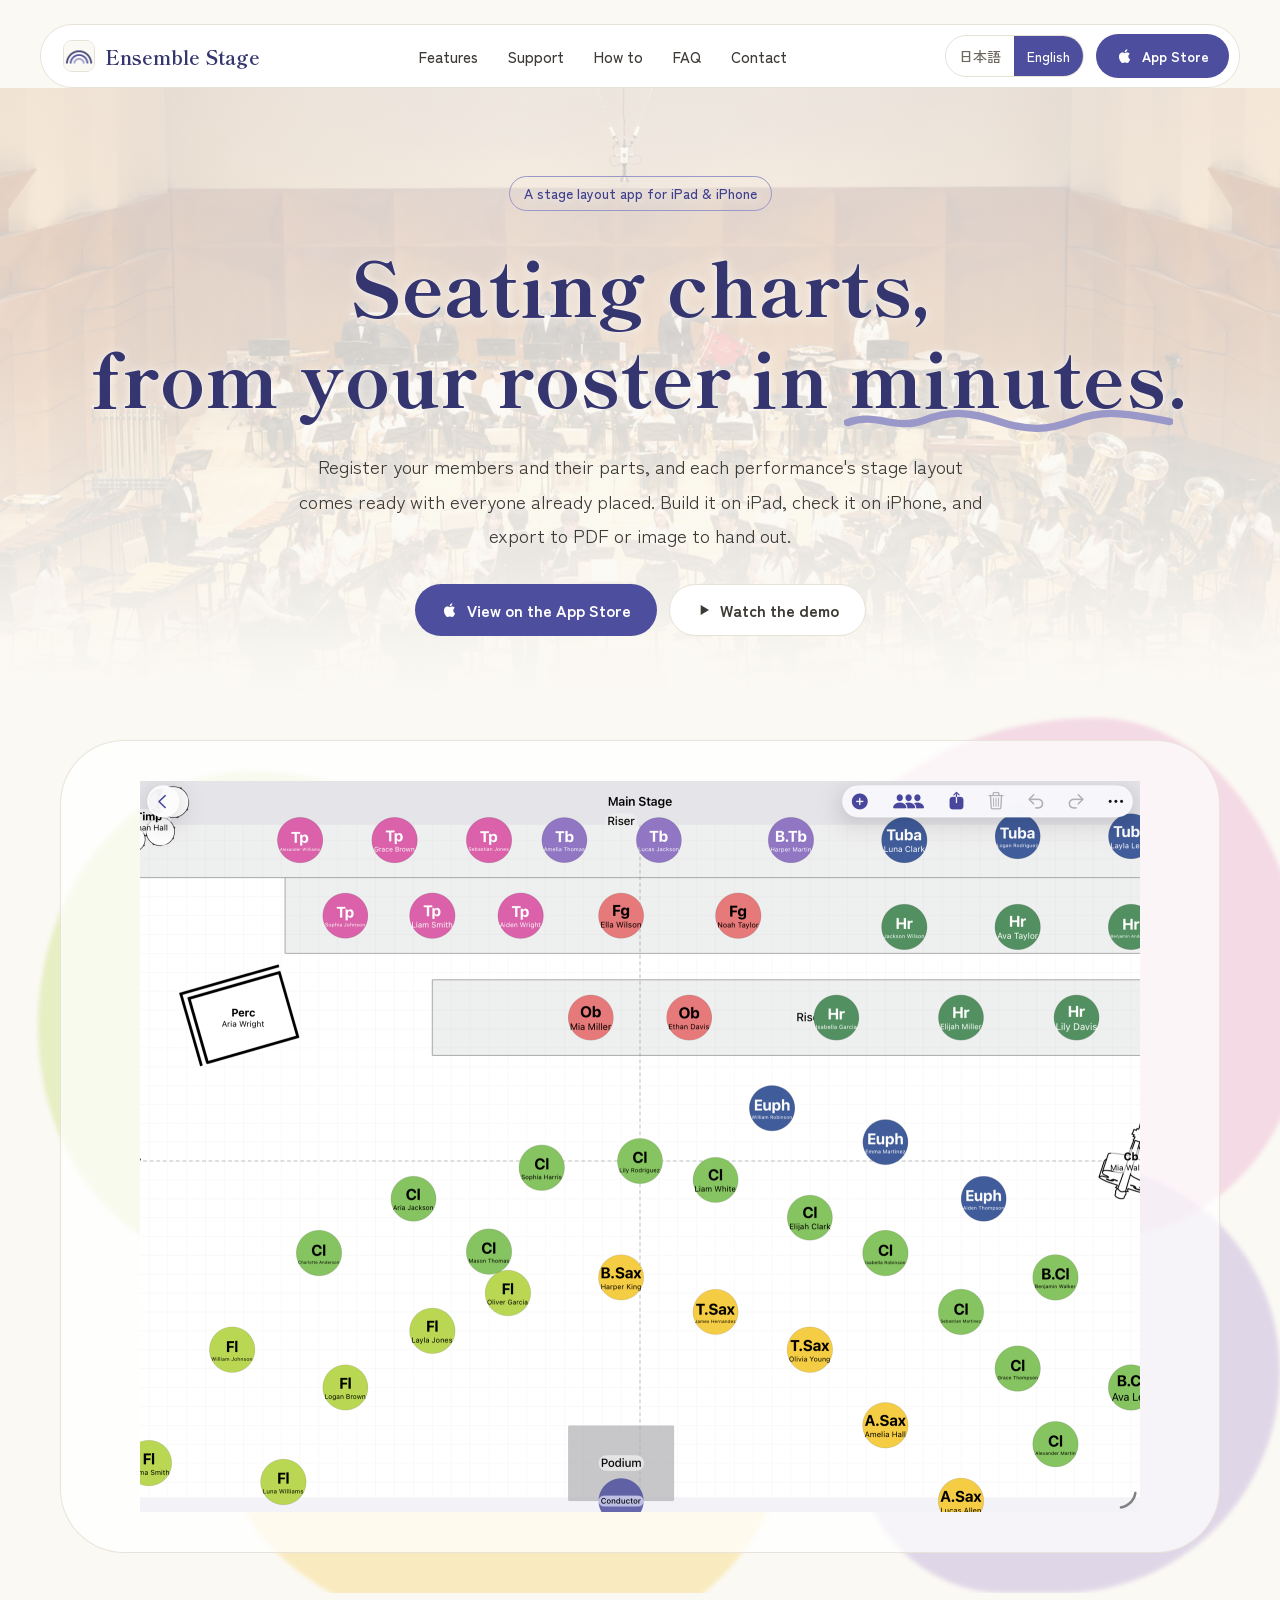
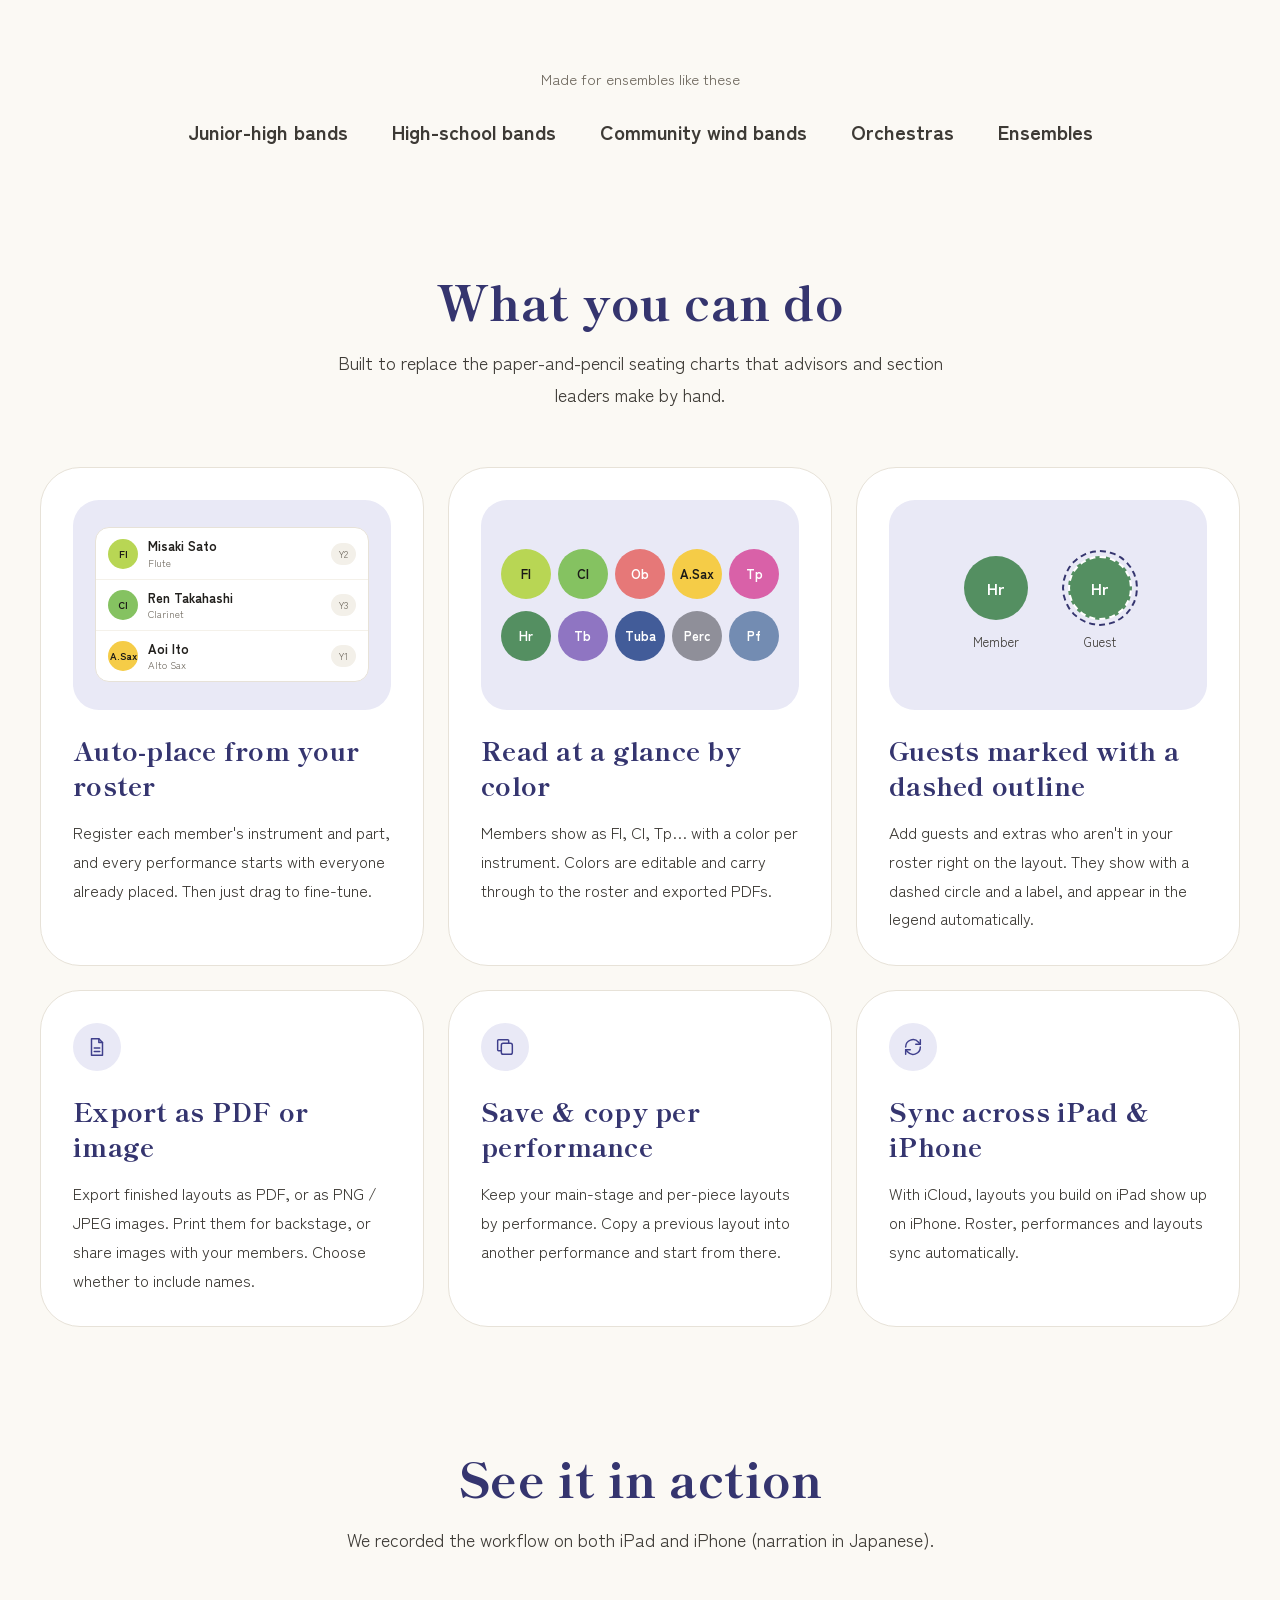
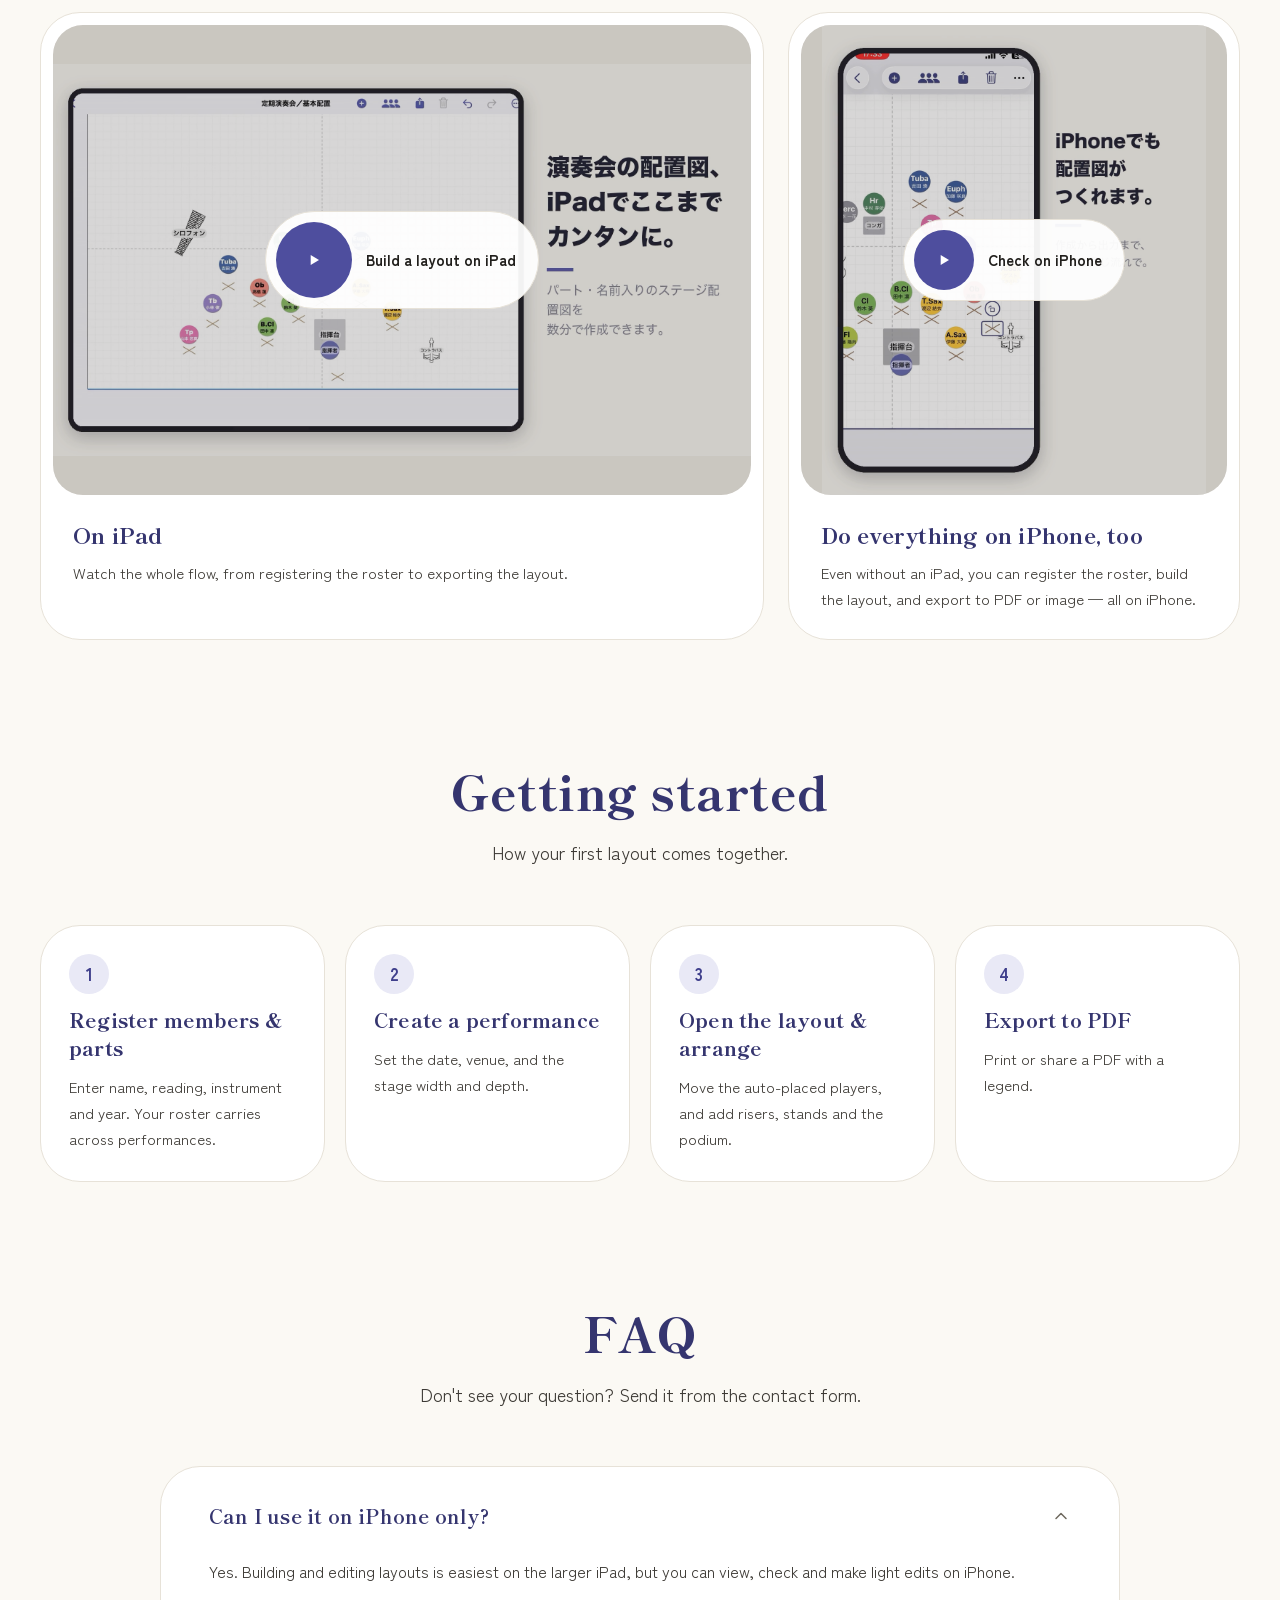
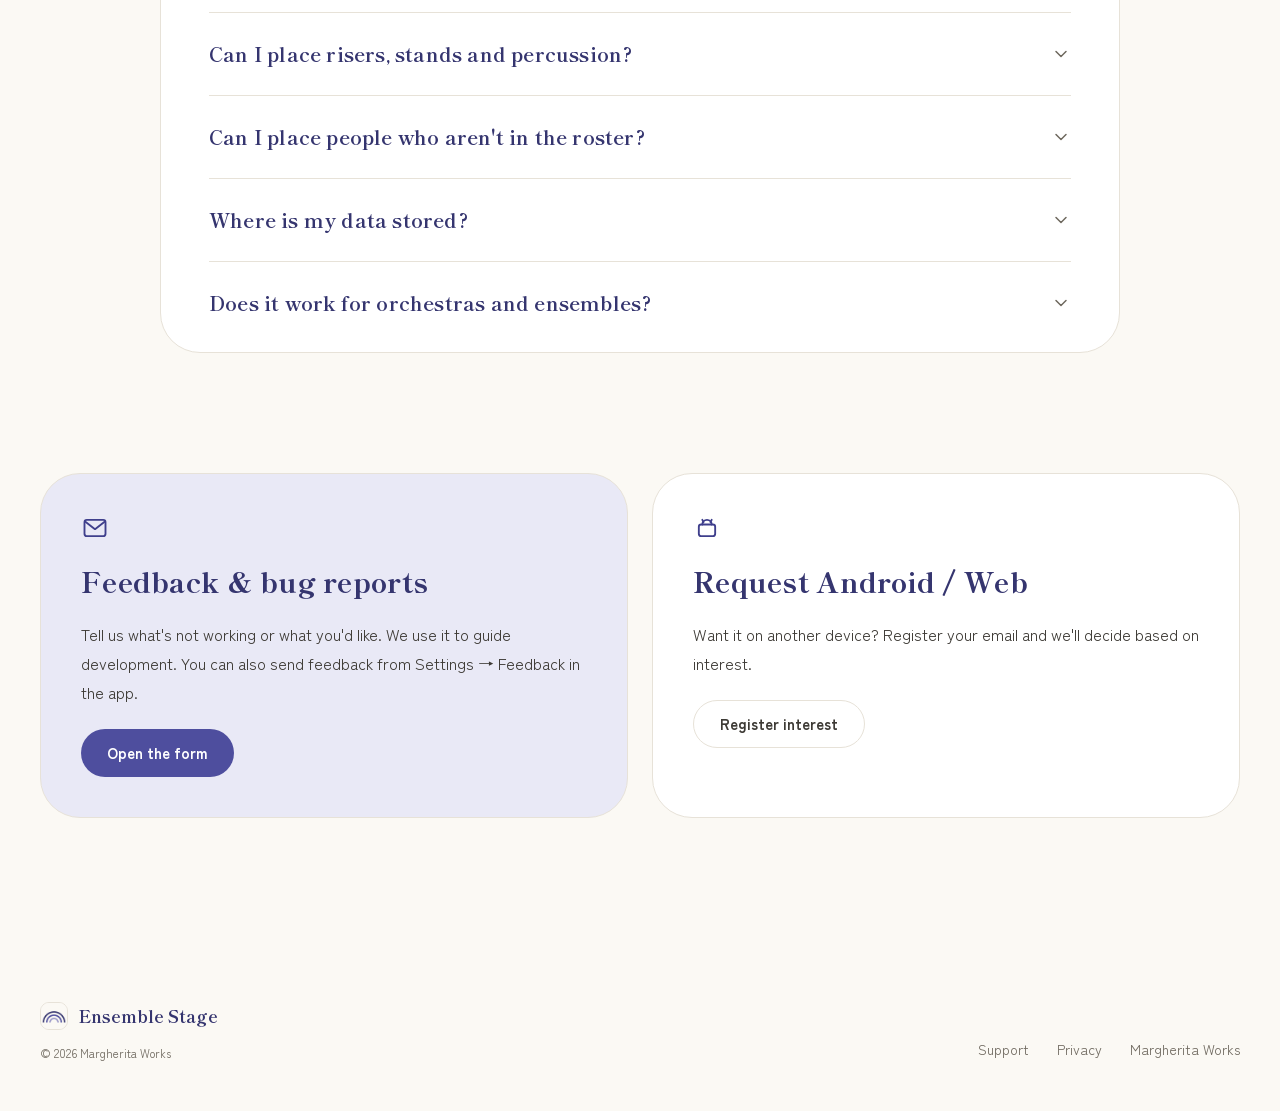
==== commit f64049f7: "トップページを日英バイリンガル化（同一URL・トグル切替） - index.html を全面バイリンガル化（lang-ja/lang-en＋lang.js）。URLは変えずナビのトグルで   日本語/" ====
--- a/index.html
+++ b/index.html
@@ -1,17 +1,18 @@
 <!doctype html>
-<html lang="ja">
+<html lang="ja" data-lang="ja">
 <head>
 <meta charset="utf-8">
 <meta name="viewport" content="width=device-width, initial-scale=1, viewport-fit=cover">
-<title>吹奏楽セッティング：配置図・座席表 | サポート</title>
-<meta name="description" content="団員とパートを登録すれば、演奏会ごとの舞台配置図ができあがるiPad・iPhoneアプリ「吹奏楽セッティング」のサポートサイトです。">
+<title>吹奏楽セッティング：配置図・座席表 | Ensemble Stage</title>
+<meta name="description" content="団員とパートを登録すれば、演奏会ごとの舞台配置図ができあがるiPad・iPhoneアプリ「吹奏楽セッティング（Ensemble Stage）」の公式サイトです。">
 <link rel="canonical" href="https://ensemble-stage.margheritaworks.com/">
 <meta property="og:type" content="website">
-<meta property="og:title" content="吹奏楽セッティング：配置図・座席表">
+<meta property="og:title" content="吹奏楽セッティング：配置図・座席表 | Ensemble Stage">
 <meta property="og:description" content="配置図づくりを、名簿から数分で。iPad・iPhone 対応の舞台配置図アプリ。">
 <meta property="og:image" content="https://ensemble-stage.margheritaworks.com/assets/og-image.png">
 <meta property="og:url" content="https://ensemble-stage.margheritaworks.com/">
 <meta property="og:locale" content="ja_JP">
+<meta property="og:locale:alternate" content="en_US">
 <meta name="twitter:card" content="summary_large_image">
 <meta name="twitter:image" content="https://ensemble-stage.margheritaworks.com/assets/og-image.png">
 <meta name="apple-itunes-app" content="app-id=6793795823">
@@ -19,87 +20,93 @@
 <link rel="preconnect" href="https://fonts.googleapis.com">
 <link rel="preconnect" href="https://fonts.gstatic.com" crossorigin>
 <link rel="stylesheet" href="https://fonts.googleapis.com/css2?family=Shippori+Mincho+B1:wght@700;800&family=Zen+Kaku+Gothic+New:wght@400;500;700&display=swap">
-<link rel="stylesheet" href="styles.css?v=4">
+<link rel="stylesheet" href="styles.css?v=11">
+<script src="lang.js"></script>
 </head>
 <body>
-<a class="skip" href="#main">本文へ移動</a>
+<a class="skip" href="#main"><span class="lang-ja">本文へ移動</span><span class="lang-en">Skip to content</span></a>
 <div class="nav-wrap">
 <nav class="nav" aria-label="メイン">
-<a class="brand" href="#top"><img class="brand__icon" src="assets/app-icon.png" width="32" height="32" alt=""><span>吹奏楽セッティング</span></a>
-<ul class="nav__links"><li><a href="#features">機能</a></li><li><a href="support.html">サポートページ</a></li><li><a href="#video">使い方</a></li><li><a href="#faq">よくある質問</a></li><li><a href="#contact">お問い合わせ</a></li></ul>
-<a class="btn btn--primary btn--sm" href="https://apps.apple.com/jp/app/id6793795823"><svg width="18" height="18" viewBox="0 0 24 24" aria-hidden="true"><path d="M16.4 12.6c0-2.3 1.9-3.4 2-3.5-1.1-1.6-2.8-1.8-3.4-1.8-1.4-.1-2.8.9-3.5.9s-1.8-.9-3-.8c-1.5 0-3 .9-3.8 2.3-1.6 2.8-.4 7 1.2 9.3.8 1.1 1.7 2.4 2.9 2.3 1.2 0 1.6-.7 3-.7s1.8.7 3 .7c1.3 0 2.1-1.1 2.8-2.3.9-1.3 1.3-2.6 1.3-2.6s-2.5-1-2.5-3.8zM14.2 5.8c.6-.8 1.1-1.8 1-2.8-.9 0-2 .6-2.7 1.4-.6.7-1.1 1.7-1 2.7 1 .1 2-.5 2.7-1.3z" fill="currentColor"></path></svg><span>App Storeで見る</span></a>
+<a class="brand" href="#top"><img class="brand__icon" src="assets/app-icon.png" width="32" height="32" alt=""><span class="lang-ja">吹奏楽セッティング</span><span class="lang-en">Ensemble Stage</span></a>
+<ul class="nav__links"><li><a href="#features"><span class="lang-ja">機能</span><span class="lang-en">Features</span></a></li><li><a href="support.html"><span class="lang-ja">サポートページ</span><span class="lang-en">Support</span></a></li><li><a href="#video"><span class="lang-ja">使い方</span><span class="lang-en">How to</span></a></li><li><a href="#faq"><span class="lang-ja">よくある質問</span><span class="lang-en">FAQ</span></a></li><li><a href="#contact"><span class="lang-ja">お問い合わせ</span><span class="lang-en">Contact</span></a></li></ul>
+<div class="nav__right">
+<a class="nav__support" href="support.html"><span class="lang-ja">サポート</span><span class="lang-en">Support</span></a>
+<div class="lang-switch" role="group" aria-label="Language"><button data-lang-btn="ja" type="button">日本語</button><button data-lang-btn="en" type="button">English</button></div>
+<a class="btn btn--primary btn--sm nav__cta" href="https://apps.apple.com/jp/app/id6793795823"><svg width="18" height="18" viewBox="0 0 24 24" aria-hidden="true"><path d="M16.4 12.6c0-2.3 1.9-3.4 2-3.5-1.1-1.6-2.8-1.8-3.4-1.8-1.4-.1-2.8.9-3.5.9s-1.8-.9-3-.8c-1.5 0-3 .9-3.8 2.3-1.6 2.8-.4 7 1.2 9.3.8 1.1 1.7 2.4 2.9 2.3 1.2 0 1.6-.7 3-.7s1.8.7 3 .7c1.3 0 2.1-1.1 2.8-2.3.9-1.3 1.3-2.6 1.3-2.6s-2.5-1-2.5-3.8zM14.2 5.8c.6-.8 1.1-1.8 1-2.8-.9 0-2 .6-2.7 1.4-.6.7-1.1 1.7-1 2.7 1 .1 2-.5 2.7-1.3z" fill="currentColor"></path></svg><span class="lang-ja">App Storeで見る</span><span class="lang-en">App Store</span></a>
+</div>
 </nav>
 </div>
 <main id="main">
 <div class="topband">
 <div class="hero-photo" aria-hidden="true"></div>
 <header id="top" class="hero container">
-<span class="tag">iPad・iPhone 対応の舞台配置図アプリ</span>
-<h1>配置図づくりを、<br>名簿から<span class="mark">数分で<svg class="squiggle" viewBox="0 0 240 22" preserveAspectRatio="none" aria-hidden="true"><path d="M3 13 C 23 3, 38 21, 58 11 S 93 3, 113 12 S 148 21, 168 11 S 203 3, 237 12"></path></svg></span>。</h1>
-<p class="lead">団員とパートを登録すれば、演奏会ごとの舞台配置図が並んだ状態でできあがります。iPadで作って、iPhoneで確認。PDFや画像に書き出して、そのまま配れます。</p>
-<div class="actions"><a class="btn btn--primary" href="https://apps.apple.com/jp/app/id6793795823"><svg width="18" height="18" viewBox="0 0 24 24" aria-hidden="true"><path d="M16.4 12.6c0-2.3 1.9-3.4 2-3.5-1.1-1.6-2.8-1.8-3.4-1.8-1.4-.1-2.8.9-3.5.9s-1.8-.9-3-.8c-1.5 0-3 .9-3.8 2.3-1.6 2.8-.4 7 1.2 9.3.8 1.1 1.7 2.4 2.9 2.3 1.2 0 1.6-.7 3-.7s1.8.7 3 .7c1.3 0 2.1-1.1 2.8-2.3.9-1.3 1.3-2.6 1.3-2.6s-2.5-1-2.5-3.8zM14.2 5.8c.6-.8 1.1-1.8 1-2.8-.9 0-2 .6-2.7 1.4-.6.7-1.1 1.7-1 2.7 1 .1 2-.5 2.7-1.3z" fill="currentColor"></path></svg>App Storeで見る</a><a class="btn btn--ghost" href="#video"><svg width="16" height="16" viewBox="0 0 24 24" aria-hidden="true"><path d="M7 4.5v15l12.5-7.5z" fill="currentColor"></path></svg>操作動画を見る</a></div>
+<span class="tag"><span class="lang-ja">iPad・iPhone 対応の舞台配置図アプリ</span><span class="lang-en">A stage layout app for iPad &amp; iPhone</span></span>
+<h1 class="lang-ja">配置図づくりを、<br>名簿から<span class="mark">数分で<svg class="squiggle" viewBox="0 0 240 22" preserveAspectRatio="none" aria-hidden="true"><path d="M3 13 C 23 3, 38 21, 58 11 S 93 3, 113 12 S 148 21, 168 11 S 203 3, 237 12"></path></svg></span>。</h1>
+<h1 class="lang-en">Seating charts,<br>from your roster in <span class="mark">minutes<svg class="squiggle" viewBox="0 0 240 22" preserveAspectRatio="none" aria-hidden="true"><path d="M3 13 C 23 3, 38 21, 58 11 S 93 3, 113 12 S 148 21, 168 11 S 203 3, 237 12"></path></svg></span>.</h1>
+<p class="lead"><span class="lang-ja">団員とパートを登録すれば、演奏会ごとの舞台配置図が並んだ状態でできあがります。iPadで作って、iPhoneで確認。PDFや画像に書き出して、そのまま配れます。</span><span class="lang-en">Register your members and their parts, and each performance's stage layout comes ready with everyone already placed. Build it on iPad, check it on iPhone, and export to PDF or image to hand out.</span></p>
+<div class="actions"><a class="btn btn--primary" href="https://apps.apple.com/jp/app/id6793795823"><svg width="18" height="18" viewBox="0 0 24 24" aria-hidden="true"><path d="M16.4 12.6c0-2.3 1.9-3.4 2-3.5-1.1-1.6-2.8-1.8-3.4-1.8-1.4-.1-2.8.9-3.5.9s-1.8-.9-3-.8c-1.5 0-3 .9-3.8 2.3-1.6 2.8-.4 7 1.2 9.3.8 1.1 1.7 2.4 2.9 2.3 1.2 0 1.6-.7 3-.7s1.8.7 3 .7c1.3 0 2.1-1.1 2.8-2.3.9-1.3 1.3-2.6 1.3-2.6s-2.5-1-2.5-3.8zM14.2 5.8c.6-.8 1.1-1.8 1-2.8-.9 0-2 .6-2.7 1.4-.6.7-1.1 1.7-1 2.7 1 .1 2-.5 2.7-1.3z" fill="currentColor"></path></svg><span class="lang-ja">App Storeで見る</span><span class="lang-en">View on the App Store</span></a><a class="btn btn--ghost" href="#video"><svg width="16" height="16" viewBox="0 0 24 24" aria-hidden="true"><path d="M7 4.5v15l12.5-7.5z" fill="currentColor"></path></svg><span class="lang-ja">操作動画を見る</span><span class="lang-en">Watch the demo</span></a></div>
 </header>
 </div>
 
 <section class="showcase" aria-label="アプリの画面">
 <div class="showcase__wash" aria-hidden="true"><i></i><i></i><i></i><i></i><i></i></div>
-<div class="showcase__frame"><img src="assets/hero-devices.png?v=4" width="1000" height="750" alt="iPadで表示した演奏会の舞台配置図（奏者・大型楽器・平台・指揮台）" fetchpriority="high"></div>
+<div class="showcase__frame"><img class="lang-ja" src="assets/hero-devices.png?v=4" width="1000" height="750" alt="iPadで表示した演奏会の舞台配置図（奏者・大型楽器・平台・指揮台）" fetchpriority="high"><img class="lang-en" src="assets/hero-devices-en.png?v=11" width="1000" height="750" alt="A concert stage layout shown on iPad — players, large instruments, risers and the conductor's podium"></div>
 </section>
 
 <section class="audience container" aria-labelledby="aud-h">
-<p id="aud-h">こんな場で使われることを想定しています</p>
-<ul><li>中学校の吹奏楽部</li><li>高校の吹奏楽部</li><li>一般の吹奏楽団</li><li>オーケストラ</li><li>合奏団・アンサンブル</li></ul>
+<p id="aud-h"><span class="lang-ja">こんな場で使われることを想定しています</span><span class="lang-en">Made for ensembles like these</span></p>
+<ul><li><span class="lang-ja">中学校の吹奏楽部</span><span class="lang-en">Junior-high bands</span></li><li><span class="lang-ja">高校の吹奏楽部</span><span class="lang-en">High-school bands</span></li><li><span class="lang-ja">一般の吹奏楽団</span><span class="lang-en">Community wind bands</span></li><li><span class="lang-ja">オーケストラ</span><span class="lang-en">Orchestras</span></li><li><span class="lang-ja">合奏団・アンサンブル</span><span class="lang-en">Ensembles</span></li></ul>
 </section>
 
 <section id="features" class="section container" aria-labelledby="features-h">
-<div class="section__head"><h2 id="features-h">できること</h2><p>部活の顧問やパートリーダーが、紙と鉛筆でやっていた作業をそのまま置き換えられるように作りました。</p></div>
+<div class="section__head"><h2 id="features-h"><span class="lang-ja">できること</span><span class="lang-en">What you can do</span></h2><p><span class="lang-ja">部活の顧問やパートリーダーが、紙と鉛筆でやっていた作業をそのまま置き換えられるように作りました。</span><span class="lang-en">Built to replace the paper-and-pencil seating charts that advisors and section leaders make by hand.</span></p></div>
 <div class="grid grid--3">
-<article class="card feature"><div class="card__visual"><ul class="roster" aria-label="名簿の例"><li><span class="inst inst--sm" style="--c:#B8D654;--fg:#1B1A17">Fl</span><span class="roster__name">佐藤 美咲<small>さとう みさき</small></span><span class="chip">2年</span></li><li><span class="inst inst--sm" style="--c:#85C261;--fg:#1B1A17">Cl</span><span class="roster__name">高橋 蓮<small>たかはし れん</small></span><span class="chip">3年</span></li><li><span class="inst inst--sm" style="--c:#F5CC47;--fg:#1B1A17">A.Sax</span><span class="roster__name">伊藤 葵<small>いとう あおい</small></span><span class="chip">1年</span></li></ul></div><h3>名簿から自動で並べる</h3><p>団員の楽器とパートを登録しておけば、演奏会ごとの配置図に並んだ状態から始められます。あとは指で動かして整えるだけです。</p></article>
-<article class="card feature"><div class="card__visual"><div class="palette" aria-label="楽器色と略称の例"><span class="inst" style="--c:#B8D654;--fg:#1B1A17">Fl</span><span class="inst" style="--c:#85C261;--fg:#1B1A17">Cl</span><span class="inst" style="--c:#E67878;--fg:#FFFFFF">Ob</span><span class="inst" style="--c:#F5CC47;--fg:#1B1A17">A.Sax</span><span class="inst" style="--c:#D961A8;--fg:#FFFFFF">Tp</span><span class="inst" style="--c:#548F61;--fg:#FFFFFF">Hr</span><span class="inst" style="--c:#8F75C2;--fg:#FFFFFF">Tb</span><span class="inst" style="--c:#425C99;--fg:#FFFFFF">Tuba</span><span class="inst" style="--c:#8F8F99;--fg:#FFFFFF">Perc</span><span class="inst" style="--c:#738CB2;--fg:#FFFFFF">Pf</span></div></div><h3>楽器の色と略称で読める</h3><p>Fl、Cl、Tp などの略称と楽器ごとの色で表示します。色は設定で変えられ、名簿や書き出したPDFにも同じ色が反映されます。</p></article>
-<article class="card feature"><div class="card__visual"><figure class="guest"><span><span class="inst inst--lg" style="--c:#548F61;--fg:#FFFFFF">Hr</span><figcaption>団員</figcaption></span><span><span class="inst inst--lg inst--guest" style="--c:#548F61;--fg:#FFFFFF">Hr</span><figcaption>賛助</figcaption></span></figure></div><h3>ゲストは点線で区別</h3><p>名簿にいない賛助やエキストラも、配置図へ直接追加できます。点線の丸と区分ラベルで表示し、凡例にも自動で載ります。</p></article>
-<article class="card feature"><span class="icon-badge"><svg width="22" height="22" viewBox="0 0 24 24" fill="none" stroke="currentColor" stroke-width="1.6" stroke-linecap="round" stroke-linejoin="round" aria-hidden="true"><path d="M6 3h8l4 4v14H6z"></path><path d="M14 3v4h4"></path><path d="M9 13h6M9 17h6"></path></svg></span><h3>PDF・画像で書き出して配る</h3><p>できあがった配置図はPDFのほか、PNG・JPEGの画像としても書き出せます。印刷して舞台袖に貼る、団員へ画像で共有する、といった使い方ができます。氏名を載せる／載せないも選べます。</p></article>
-<article class="card feature"><span class="icon-badge"><svg width="22" height="22" viewBox="0 0 24 24" fill="none" stroke="currentColor" stroke-width="1.6" stroke-linecap="round" stroke-linejoin="round" aria-hidden="true"><rect x="8" y="8" width="12" height="12" rx="2"></rect><path d="M16 8V5a1 1 0 0 0-1-1H5a1 1 0 0 0-1 1v10a1 1 0 0 0 1 1h3"></path></svg></span><h3>演奏会ごとに保存・コピー</h3><p>本番ステージや曲ごとの配置図を演奏会単位で保存します。前回の配置図を別の演奏会へコピーして、手直しから始められます。</p></article>
-<article class="card feature"><span class="icon-badge"><svg width="22" height="22" viewBox="0 0 24 24" fill="none" stroke="currentColor" stroke-width="1.6" stroke-linecap="round" stroke-linejoin="round" aria-hidden="true"><path d="M4 12a8 8 0 0 1 14-5.3L20 9"></path><path d="M20 4v5h-5"></path><path d="M20 12a8 8 0 0 1-14 5.3L4 15"></path><path d="M4 20v-5h5"></path></svg></span><h3>iPadとiPhoneで同期</h3><p>iCloudを使い、iPadで作った配置図をiPhoneでも確認できます。名簿・演奏会・配置図が自動で同期します。</p></article>
+<article class="card feature"><div class="card__visual"><ul class="roster" aria-label="名簿の例"><li><span class="inst inst--sm" style="--c:#B8D654;--fg:#1B1A17">Fl</span><span class="roster__name"><span class="lang-ja">佐藤 美咲</span><span class="lang-en">Misaki Sato</span><small><span class="lang-ja">さとう みさき</span><span class="lang-en">Flute</span></small></span><span class="chip"><span class="lang-ja">2年</span><span class="lang-en">Y2</span></span></li><li><span class="inst inst--sm" style="--c:#85C261;--fg:#1B1A17">Cl</span><span class="roster__name"><span class="lang-ja">高橋 蓮</span><span class="lang-en">Ren Takahashi</span><small><span class="lang-ja">たかはし れん</span><span class="lang-en">Clarinet</span></small></span><span class="chip"><span class="lang-ja">3年</span><span class="lang-en">Y3</span></span></li><li><span class="inst inst--sm" style="--c:#F5CC47;--fg:#1B1A17">A.Sax</span><span class="roster__name"><span class="lang-ja">伊藤 葵</span><span class="lang-en">Aoi Ito</span><small><span class="lang-ja">いとう あおい</span><span class="lang-en">Alto Sax</span></small></span><span class="chip"><span class="lang-ja">1年</span><span class="lang-en">Y1</span></span></li></ul></div><h3><span class="lang-ja">名簿から自動で並べる</span><span class="lang-en">Auto-place from your roster</span></h3><p><span class="lang-ja">団員の楽器とパートを登録しておけば、演奏会ごとの配置図に並んだ状態から始められます。あとは指で動かして整えるだけです。</span><span class="lang-en">Register each member's instrument and part, and every performance starts with everyone already placed. Then just drag to fine-tune.</span></p></article>
+<article class="card feature"><div class="card__visual"><div class="palette" aria-label="楽器色と略称の例"><span class="inst" style="--c:#B8D654;--fg:#1B1A17">Fl</span><span class="inst" style="--c:#85C261;--fg:#1B1A17">Cl</span><span class="inst" style="--c:#E67878;--fg:#FFFFFF">Ob</span><span class="inst" style="--c:#F5CC47;--fg:#1B1A17">A.Sax</span><span class="inst" style="--c:#D961A8;--fg:#FFFFFF">Tp</span><span class="inst" style="--c:#548F61;--fg:#FFFFFF">Hr</span><span class="inst" style="--c:#8F75C2;--fg:#FFFFFF">Tb</span><span class="inst" style="--c:#425C99;--fg:#FFFFFF">Tuba</span><span class="inst" style="--c:#8F8F99;--fg:#FFFFFF">Perc</span><span class="inst" style="--c:#738CB2;--fg:#FFFFFF">Pf</span></div></div><h3><span class="lang-ja">楽器の色と略称で読める</span><span class="lang-en">Read at a glance by color</span></h3><p><span class="lang-ja">Fl、Cl、Tp などの略称と楽器ごとの色で表示します。色は設定で変えられ、名簿や書き出したPDFにも同じ色が反映されます。</span><span class="lang-en">Members show as Fl, Cl, Tp… with a color per instrument. Colors are editable and carry through to the roster and exported PDFs.</span></p></article>
+<article class="card feature"><div class="card__visual"><figure class="guest"><span><span class="inst inst--lg" style="--c:#548F61;--fg:#FFFFFF">Hr</span><figcaption><span class="lang-ja">団員</span><span class="lang-en">Member</span></figcaption></span><span><span class="inst inst--lg inst--guest" style="--c:#548F61;--fg:#FFFFFF">Hr</span><figcaption><span class="lang-ja">賛助</span><span class="lang-en">Guest</span></figcaption></span></figure></div><h3><span class="lang-ja">ゲストは点線で区別</span><span class="lang-en">Guests marked with a dashed outline</span></h3><p><span class="lang-ja">名簿にいない賛助やエキストラも、配置図へ直接追加できます。点線の丸と区分ラベルで表示し、凡例にも自動で載ります。</span><span class="lang-en">Add guests and extras who aren't in your roster right on the layout. They show with a dashed circle and a label, and appear in the legend automatically.</span></p></article>
+<article class="card feature"><span class="icon-badge"><svg width="22" height="22" viewBox="0 0 24 24" fill="none" stroke="currentColor" stroke-width="1.6" stroke-linecap="round" stroke-linejoin="round" aria-hidden="true"><path d="M6 3h8l4 4v14H6z"></path><path d="M14 3v4h4"></path><path d="M9 13h6M9 17h6"></path></svg></span><h3><span class="lang-ja">PDF・画像で書き出して配る</span><span class="lang-en">Export as PDF or image</span></h3><p><span class="lang-ja">できあがった配置図はPDFのほか、PNG・JPEGの画像としても書き出せます。印刷して舞台袖に貼る、団員へ画像で共有する、といった使い方ができます。氏名を載せる／載せないも選べます。</span><span class="lang-en">Export finished layouts as PDF, or as PNG / JPEG images. Print them for backstage, or share images with your members. Choose whether to include names.</span></p></article>
+<article class="card feature"><span class="icon-badge"><svg width="22" height="22" viewBox="0 0 24 24" fill="none" stroke="currentColor" stroke-width="1.6" stroke-linecap="round" stroke-linejoin="round" aria-hidden="true"><rect x="8" y="8" width="12" height="12" rx="2"></rect><path d="M16 8V5a1 1 0 0 0-1-1H5a1 1 0 0 0-1 1v10a1 1 0 0 0 1 1h3"></path></svg></span><h3><span class="lang-ja">演奏会ごとに保存・コピー</span><span class="lang-en">Save &amp; copy per performance</span></h3><p><span class="lang-ja">本番ステージや曲ごとの配置図を演奏会単位で保存します。前回の配置図を別の演奏会へコピーして、手直しから始められます。</span><span class="lang-en">Keep your main-stage and per-piece layouts by performance. Copy a previous layout into another performance and start from there.</span></p></article>
+<article class="card feature"><span class="icon-badge"><svg width="22" height="22" viewBox="0 0 24 24" fill="none" stroke="currentColor" stroke-width="1.6" stroke-linecap="round" stroke-linejoin="round" aria-hidden="true"><path d="M4 12a8 8 0 0 1 14-5.3L20 9"></path><path d="M20 4v5h-5"></path><path d="M20 12a8 8 0 0 1-14 5.3L4 15"></path><path d="M4 20v-5h5"></path></svg></span><h3><span class="lang-ja">iPadとiPhoneで同期</span><span class="lang-en">Sync across iPad &amp; iPhone</span></h3><p><span class="lang-ja">iCloudを使い、iPadで作った配置図をiPhoneでも確認できます。名簿・演奏会・配置図が自動で同期します。</span><span class="lang-en">With iCloud, layouts you build on iPad show up on iPhone. Roster, performances and layouts sync automatically.</span></p></article>
 </div>
 </section>
 
 <section id="video" class="section container" aria-labelledby="video-h">
-<div class="section__head"><h2 id="video-h">動画で見る使い方</h2><p>操作のようすを、iPadとiPhoneそれぞれの画面で収録しています。</p></div>
+<div class="section__head"><h2 id="video-h"><span class="lang-ja">動画で見る使い方</span><span class="lang-en">See it in action</span></h2><p><span class="lang-ja">操作のようすを、iPadとiPhoneそれぞれの画面で収録しています。</span><span class="lang-en">We recorded the workflow on both iPad and iPhone (narration in Japanese).</span></p></div>
 <div class="videos">
 <article class="card video video--ipad">
 <div class="video__media">
 <video preload="none" playsinline controls poster="assets/video-ipad-poster.png?v=5" width="1280" height="880" aria-label="iPadでの作成の操作動画"><source src="assets/video/ipad-demo.mp4" type="video/mp4"></video>
-<button class="video__play" type="button" data-play><span class="video__play-icon"><svg width="16" height="16" viewBox="0 0 24 24" aria-hidden="true"><path d="M7 4.5v15l12.5-7.5z" fill="currentColor"></path></svg></span>iPadで配置図を作る</button>
+<button class="video__play" type="button" data-play><span class="video__play-icon"><svg width="16" height="16" viewBox="0 0 24 24" aria-hidden="true"><path d="M7 4.5v15l12.5-7.5z" fill="currentColor"></path></svg></span><span class="lang-ja">iPadで配置図を作る</span><span class="lang-en">Build a layout on iPad</span></button>
 </div>
-<div class="video__body"><h3>iPadでの作成</h3><p>名簿の登録から配置図の書き出しまで、ひと通りの流れを通しで見られます。</p></div></article>
+<div class="video__body"><h3><span class="lang-ja">iPadでの作成</span><span class="lang-en">On iPad</span></h3><p><span class="lang-ja">名簿の登録から配置図の書き出しまで、ひと通りの流れを通しで見られます。</span><span class="lang-en">Watch the whole flow, from registering the roster to exporting the layout.</span></p></div></article>
 <article class="card video video--iphone">
 <div class="video__media">
 <video preload="none" playsinline controls poster="assets/video-iphone-poster.png?v=5" width="720" height="880" aria-label="iPhoneでの確認の操作動画"><source src="assets/video/iphone-demo.mp4" type="video/mp4"></video>
-<button class="video__play" type="button" data-play><span class="video__play-icon"><svg width="16" height="16" viewBox="0 0 24 24" aria-hidden="true"><path d="M7 4.5v15l12.5-7.5z" fill="currentColor"></path></svg></span>iPhoneで確認する</button>
+<button class="video__play" type="button" data-play><span class="video__play-icon"><svg width="16" height="16" viewBox="0 0 24 24" aria-hidden="true"><path d="M7 4.5v15l12.5-7.5z" fill="currentColor"></path></svg></span><span class="lang-ja">iPhoneで確認する</span><span class="lang-en">Check on iPhone</span></button>
 </div>
-<div class="video__body"><h3>iPhoneだけでも作成から出力までできます</h3><p>iPadがなくても、名簿の登録から配置図の作成、PDF・画像の出力まで、iPhoneだけで完結します。</p></div></article>
+<div class="video__body"><h3><span class="lang-ja">iPhoneだけでも作成から出力までできます</span><span class="lang-en">Do everything on iPhone, too</span></h3><p><span class="lang-ja">iPadがなくても、名簿の登録から配置図の作成、PDF・画像の出力まで、iPhoneだけで完結します。</span><span class="lang-en">Even without an iPad, you can register the roster, build the layout, and export to PDF or image — all on iPhone.</span></p></div></article>
 </div>
 </section>
 
 <section id="steps" class="section container" aria-labelledby="steps-h">
-<div class="section__head"><h2 id="steps-h">はじめかた</h2><p>最初の配置図ができるまでの流れです。</p></div>
-<ol class="grid grid--4 steps"><li class="card step"><span class="step__num">1</span><h3>団員とパートを登録する</h3><p>名前・ふりがな・楽器・学年を入力します。名簿は演奏会をまたいで使い回せます。</p></li><li class="card step"><span class="step__num">2</span><h3>演奏会を作る</h3><p>本番日と会場名、舞台の間口と奥行きを入れます。</p></li><li class="card step"><span class="step__num">3</span><h3>配置図を開いて並べる</h3><p>自動で並んだ奏者を動かし、平台・譜面台・指揮台を置きます。</p></li><li class="card step"><span class="step__num">4</span><h3>PDFに書き出す</h3><p>凡例つきのPDFを印刷・共有します。</p></li></ol>
+<div class="section__head"><h2 id="steps-h"><span class="lang-ja">はじめかた</span><span class="lang-en">Getting started</span></h2><p><span class="lang-ja">最初の配置図ができるまでの流れです。</span><span class="lang-en">How your first layout comes together.</span></p></div>
+<ol class="grid grid--4 steps"><li class="card step"><span class="step__num">1</span><h3><span class="lang-ja">団員とパートを登録する</span><span class="lang-en">Register members &amp; parts</span></h3><p><span class="lang-ja">名前・ふりがな・楽器・学年を入力します。名簿は演奏会をまたいで使い回せます。</span><span class="lang-en">Enter name, reading, instrument and year. Your roster carries across performances.</span></p></li><li class="card step"><span class="step__num">2</span><h3><span class="lang-ja">演奏会を作る</span><span class="lang-en">Create a performance</span></h3><p><span class="lang-ja">本番日と会場名、舞台の間口と奥行きを入れます。</span><span class="lang-en">Set the date, venue, and the stage width and depth.</span></p></li><li class="card step"><span class="step__num">3</span><h3><span class="lang-ja">配置図を開いて並べる</span><span class="lang-en">Open the layout &amp; arrange</span></h3><p><span class="lang-ja">自動で並んだ奏者を動かし、平台・譜面台・指揮台を置きます。</span><span class="lang-en">Move the auto-placed players, and add risers, stands and the podium.</span></p></li><li class="card step"><span class="step__num">4</span><h3><span class="lang-ja">PDFに書き出す</span><span class="lang-en">Export to PDF</span></h3><p><span class="lang-ja">凡例つきのPDFを印刷・共有します。</span><span class="lang-en">Print or share a PDF with a legend.</span></p></li></ol>
 </section>
 
 <section id="faq" class="section container" aria-labelledby="faq-h">
-<div class="section__head"><h2 id="faq-h">よくある質問</h2><p>ここにない質問は、お問い合わせフォームから送ってください。</p></div>
-<div class="card faq"><details open><summary><h3>iPhoneだけでも使えますか？</h3><svg class="chev" width="20" height="20" viewBox="0 0 24 24" aria-hidden="true"><path d="M6 9l6 6 6-6" fill="none" stroke="currentColor" stroke-width="1.8" stroke-linecap="round" stroke-linejoin="round"></path></svg></summary><p>使えます。配置図の作成と編集は画面の広いiPadが中心ですが、iPhoneでも閲覧・確認と軽い修正ができます。</p></details><details><summary><h3>平台や譜面台、打楽器も置けますか？</h3><svg class="chev" width="20" height="20" viewBox="0 0 24 24" aria-hidden="true"><path d="M6 9l6 6 6-6" fill="none" stroke="currentColor" stroke-width="1.8" stroke-linecap="round" stroke-linejoin="round"></path></svg></summary><p>置けます。平台・指揮台・譜面台などの構造物や、ティンパニ・マリンバなどの設置型楽器は、名称つきで配置でき、90°回転もできます。</p></details><details><summary><h3>名簿に入っていない人を配置図に置けますか？</h3><svg class="chev" width="20" height="20" viewBox="0 0 24 24" aria-hidden="true"><path d="M6 9l6 6 6-6" fill="none" stroke="currentColor" stroke-width="1.8" stroke-linecap="round" stroke-linejoin="round"></path></svg></summary><p>置けます。賛助・エキストラ・第1部のみ出演などの区分を選ぶと、点線の丸で表示されます。</p></details><details><summary><h3>データはどこに保存されますか？</h3><svg class="chev" width="20" height="20" viewBox="0 0 24 24" aria-hidden="true"><path d="M6 9l6 6 6-6" fill="none" stroke="currentColor" stroke-width="1.8" stroke-linecap="round" stroke-linejoin="round"></path></svg></summary><p>端末の中に保存されます。iCloudにサインインしていれば、iPadとiPhoneの間で名簿・演奏会・配置図が自動で同期します。</p></details><details><summary><h3>オーケストラや合奏団でも使えますか？</h3><svg class="chev" width="20" height="20" viewBox="0 0 24 24" aria-hidden="true"><path d="M6 9l6 6 6-6" fill="none" stroke="currentColor" stroke-width="1.8" stroke-linecap="round" stroke-linejoin="round"></path></svg></summary><p>使えます。弦楽器やピアノの色と略称も用意しています。</p></details></div>
+<div class="section__head"><h2 id="faq-h"><span class="lang-ja">よくある質問</span><span class="lang-en">FAQ</span></h2><p><span class="lang-ja">ここにない質問は、お問い合わせフォームから送ってください。</span><span class="lang-en">Don't see your question? Send it from the contact form.</span></p></div>
+<div class="card faq"><details open><summary><h3><span class="lang-ja">iPhoneだけでも使えますか？</span><span class="lang-en">Can I use it on iPhone only?</span></h3><svg class="chev" width="20" height="20" viewBox="0 0 24 24" aria-hidden="true"><path d="M6 9l6 6 6-6" fill="none" stroke="currentColor" stroke-width="1.8" stroke-linecap="round" stroke-linejoin="round"></path></svg></summary><p><span class="lang-ja">使えます。配置図の作成と編集は画面の広いiPadが中心ですが、iPhoneでも閲覧・確認と軽い修正ができます。</span><span class="lang-en">Yes. Building and editing layouts is easiest on the larger iPad, but you can view, check and make light edits on iPhone.</span></p></details><details><summary><h3><span class="lang-ja">平台や譜面台、打楽器も置けますか？</span><span class="lang-en">Can I place risers, stands and percussion?</span></h3><svg class="chev" width="20" height="20" viewBox="0 0 24 24" aria-hidden="true"><path d="M6 9l6 6 6-6" fill="none" stroke="currentColor" stroke-width="1.8" stroke-linecap="round" stroke-linejoin="round"></path></svg></summary><p><span class="lang-ja">置けます。平台・指揮台・譜面台などの構造物や、ティンパニ・マリンバなどの設置型楽器は、名称つきで配置でき、90°回転もできます。</span><span class="lang-en">Yes. Structures like risers, the podium and music stands, and set instruments like timpani and marimba, can be placed with labels and rotated 90°.</span></p></details><details><summary><h3><span class="lang-ja">名簿に入っていない人を配置図に置けますか？</span><span class="lang-en">Can I place people who aren't in the roster?</span></h3><svg class="chev" width="20" height="20" viewBox="0 0 24 24" aria-hidden="true"><path d="M6 9l6 6 6-6" fill="none" stroke="currentColor" stroke-width="1.8" stroke-linecap="round" stroke-linejoin="round"></path></svg></summary><p><span class="lang-ja">置けます。賛助・エキストラ・第1部のみ出演などの区分を選ぶと、点線の丸で表示されます。</span><span class="lang-en">Yes. Choose a category such as guest, extra or "Part 1 only," and they show as a dashed circle.</span></p></details><details><summary><h3><span class="lang-ja">データはどこに保存されますか？</span><span class="lang-en">Where is my data stored?</span></h3><svg class="chev" width="20" height="20" viewBox="0 0 24 24" aria-hidden="true"><path d="M6 9l6 6 6-6" fill="none" stroke="currentColor" stroke-width="1.8" stroke-linecap="round" stroke-linejoin="round"></path></svg></summary><p><span class="lang-ja">端末の中に保存されます。iCloudにサインインしていれば、iPadとiPhoneの間で名簿・演奏会・配置図が自動で同期します。</span><span class="lang-en">On your device. When you're signed in to iCloud, your roster, performances and layouts sync automatically between iPad and iPhone.</span></p></details><details><summary><h3><span class="lang-ja">オーケストラや合奏団でも使えますか？</span><span class="lang-en">Does it work for orchestras and ensembles?</span></h3><svg class="chev" width="20" height="20" viewBox="0 0 24 24" aria-hidden="true"><path d="M6 9l6 6 6-6" fill="none" stroke="currentColor" stroke-width="1.8" stroke-linecap="round" stroke-linejoin="round"></path></svg></summary><p><span class="lang-ja">使えます。弦楽器やピアノの色と略称も用意しています。</span><span class="lang-en">Yes. Colors and abbreviations for strings and piano are included.</span></p></details></div>
 </section>
 
 <section id="contact" class="section container grid grid--2" aria-label="お問い合わせ">
-<article class="card contact contact--primary"><svg width="28" height="28" viewBox="0 0 24 24" fill="none" stroke="currentColor" stroke-width="1.6" stroke-linecap="round" stroke-linejoin="round" aria-hidden="true"><rect x="3" y="5" width="18" height="14" rx="2"></rect><path d="M3.5 6.5l8.5 6.5 8.5-6.5"></path></svg><h2>ご意見・不具合の報告</h2><p>使っていて困ったこと、ほしい機能を教えてください。いただいた内容は開発の参考にしています。アプリ内の「設定 → ご意見・ご要望」からも送れます。</p><a class="btn btn--primary" href="support.html#contact">フォームを開く</a></article>
-<article class="card contact"><svg width="28" height="28" viewBox="0 0 24 24" fill="none" stroke="currentColor" stroke-width="1.6" stroke-linecap="round" stroke-linejoin="round" aria-hidden="true"><rect x="5" y="9" width="14" height="10" rx="2"></rect><path d="M8 9a4 4 0 0 1 8 0"></path><path d="M8 5l1 2M16 5l-1 2"></path></svg><h2>Android版・Web版の希望登録</h2><p>ほかの端末で使いたい方は、メールアドレスを登録してください。希望の数を見て開発するかを決めます。</p><a class="btn btn--ghost" href="android/">希望を登録する</a></article>
+<article class="card contact contact--primary"><svg width="28" height="28" viewBox="0 0 24 24" fill="none" stroke="currentColor" stroke-width="1.6" stroke-linecap="round" stroke-linejoin="round" aria-hidden="true"><rect x="3" y="5" width="18" height="14" rx="2"></rect><path d="M3.5 6.5l8.5 6.5 8.5-6.5"></path></svg><h2><span class="lang-ja">ご意見・不具合の報告</span><span class="lang-en">Feedback &amp; bug reports</span></h2><p><span class="lang-ja">使っていて困ったこと、ほしい機能を教えてください。いただいた内容は開発の参考にしています。アプリ内の「設定 → ご意見・ご要望」からも送れます。</span><span class="lang-en">Tell us what's not working or what you'd like. We use it to guide development. You can also send feedback from Settings → Feedback in the app.</span></p><a class="btn btn--primary" href="support.html#contact"><span class="lang-ja">フォームを開く</span><span class="lang-en">Open the form</span></a></article>
+<article class="card contact"><svg width="28" height="28" viewBox="0 0 24 24" fill="none" stroke="currentColor" stroke-width="1.6" stroke-linecap="round" stroke-linejoin="round" aria-hidden="true"><rect x="5" y="9" width="14" height="10" rx="2"></rect><path d="M8 9a4 4 0 0 1 8 0"></path><path d="M8 5l1 2M16 5l-1 2"></path></svg><h2><span class="lang-ja">Android版・Web版の希望登録</span><span class="lang-en">Request Android / Web</span></h2><p><span class="lang-ja">ほかの端末で使いたい方は、メールアドレスを登録してください。希望の数を見て開発するかを決めます。</span><span class="lang-en">Want it on another device? Register your email and we'll decide based on interest.</span></p><a class="btn btn--ghost" href="android/"><span class="lang-ja">希望を登録する</span><span class="lang-en">Register interest</span></a></article>
 </section>
 </main>
 
 <footer class="footer container">
-<div class="footer__brand"><a class="brand" href="#top"><img class="brand__icon" src="assets/app-icon.png" width="28" height="28" alt=""><span>吹奏楽セッティング</span></a><small>© 2026 Margherita Works</small></div>
-<ul class="footer__links"><li><a href="support.html">使い方・サポート</a></li><li><a href="privacy.html">プライバシーポリシー</a></li><li><a href="https://margheritaworks.com">Margherita Works</a></li></ul>
+<div class="footer__brand"><a class="brand" href="#top"><img class="brand__icon" src="assets/app-icon.png" width="28" height="28" alt=""><span class="lang-ja">吹奏楽セッティング</span><span class="lang-en">Ensemble Stage</span></a><small>© 2026 Margherita Works</small></div>
+<ul class="footer__links"><li><a href="support.html"><span class="lang-ja">使い方・サポート</span><span class="lang-en">Support</span></a></li><li><a href="privacy.html"><span class="lang-ja">プライバシーポリシー</span><span class="lang-en">Privacy</span></a></li><li><a href="https://margheritaworks.com">Margherita Works</a></li></ul>
 </footer>
 <script>
 document.querySelectorAll('[data-play]').forEach(function (b) {
--- a/styles.css
+++ b/styles.css
@@ -81,10 +81,12 @@
   background: var(--surface); border: 1px solid var(--line); border-radius: 40px;
   padding: 0 10px 0 22px; display: flex; align-items: center; justify-content: space-between; gap: 16px;
 }
-.brand { display: inline-flex; align-items: center; gap: 10px; text-decoration: none; color: var(--heading); font: 700 19px/1 var(--font-display); }
+.brand { display: inline-flex; align-items: center; gap: 10px; text-decoration: none; color: var(--heading); font: 700 19px/1 var(--font-display); white-space: nowrap; }
 .nav__links { display: flex; gap: 30px; font-size: 15px; font-weight: 500; }
 .nav__links a { text-decoration: none; }
 .nav__links a:hover { color: var(--accent); }
+/* モバイルで常時見えるサポートリンク（デスクトップは nav__links が担う） */
+.nav__support { display: none; }
 
 /* ヒーロー */
 .hero { padding: 88px 0 64px; display: flex; flex-direction: column; align-items: center; gap: 28px; text-align: center; }
@@ -215,9 +217,17 @@
 @media (max-width: 760px) {
   :root { --gutter: 16px; --section-gap: 80px; --card-pad: 24px; --r-card: 28px; --r-frame: 36px; }
   .nav-wrap { padding-top: 12px; }
-  .nav { height: 56px; padding-left: 16px; }
+  .nav { height: 56px; padding-left: 16px; gap: 10px; }
   .nav__links { display: none; }
-  .brand span { font-size: 16px; }
+  .nav__support { display: inline-flex; align-items: center; min-height: 44px; padding: 0 10px; color: var(--accent); font-weight: 700; font-size: 14px; text-decoration: none; white-space: nowrap; }
+  /* トップページ：モバイルでは App Store ボタンを隠す（ヒーローに同じCTAがあるため）。言語切替とサポートの場所を確保。 */
+  .nav__cta { display: none; }
+  /* ブランド名は残す。幅が足りないときだけ名前側を詰める（言語切替・ボタンは固定で必ず全部見せる）。 */
+  .brand { min-width: 0; }
+  .brand__icon { width: 28px; height: 28px; }
+  .brand span { font-size: 15px; min-width: 0; overflow: hidden; text-overflow: ellipsis; white-space: nowrap; }
+  .nav__right, .lang-switch, .nav__support, .nav .btn { flex-shrink: 0; }
+  .lang-switch button { padding: 8px 10px; font-size: 13px; }
   .hero { padding: 56px 0 40px; }
   .actions .btn { width: 100%; }
   .grid--2, .grid--3, .grid--4 { grid-template-columns: 1fr; }
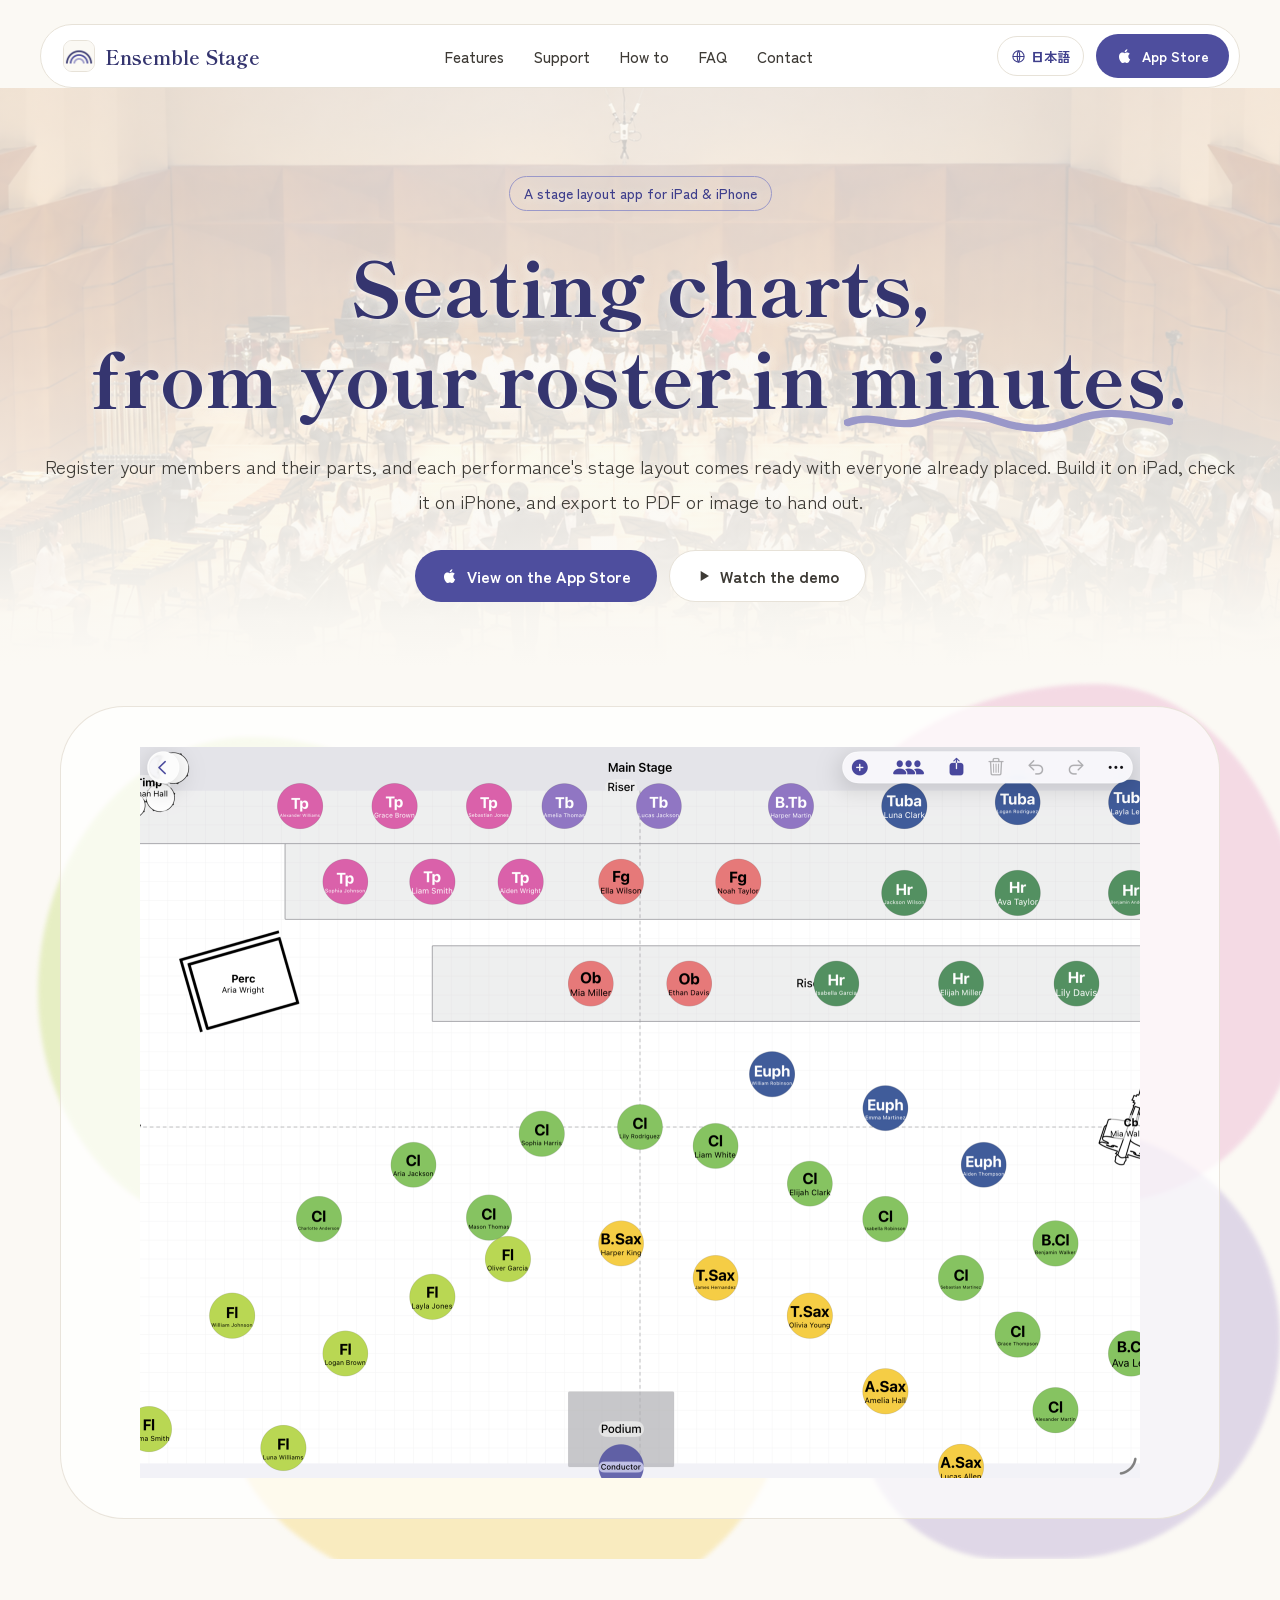
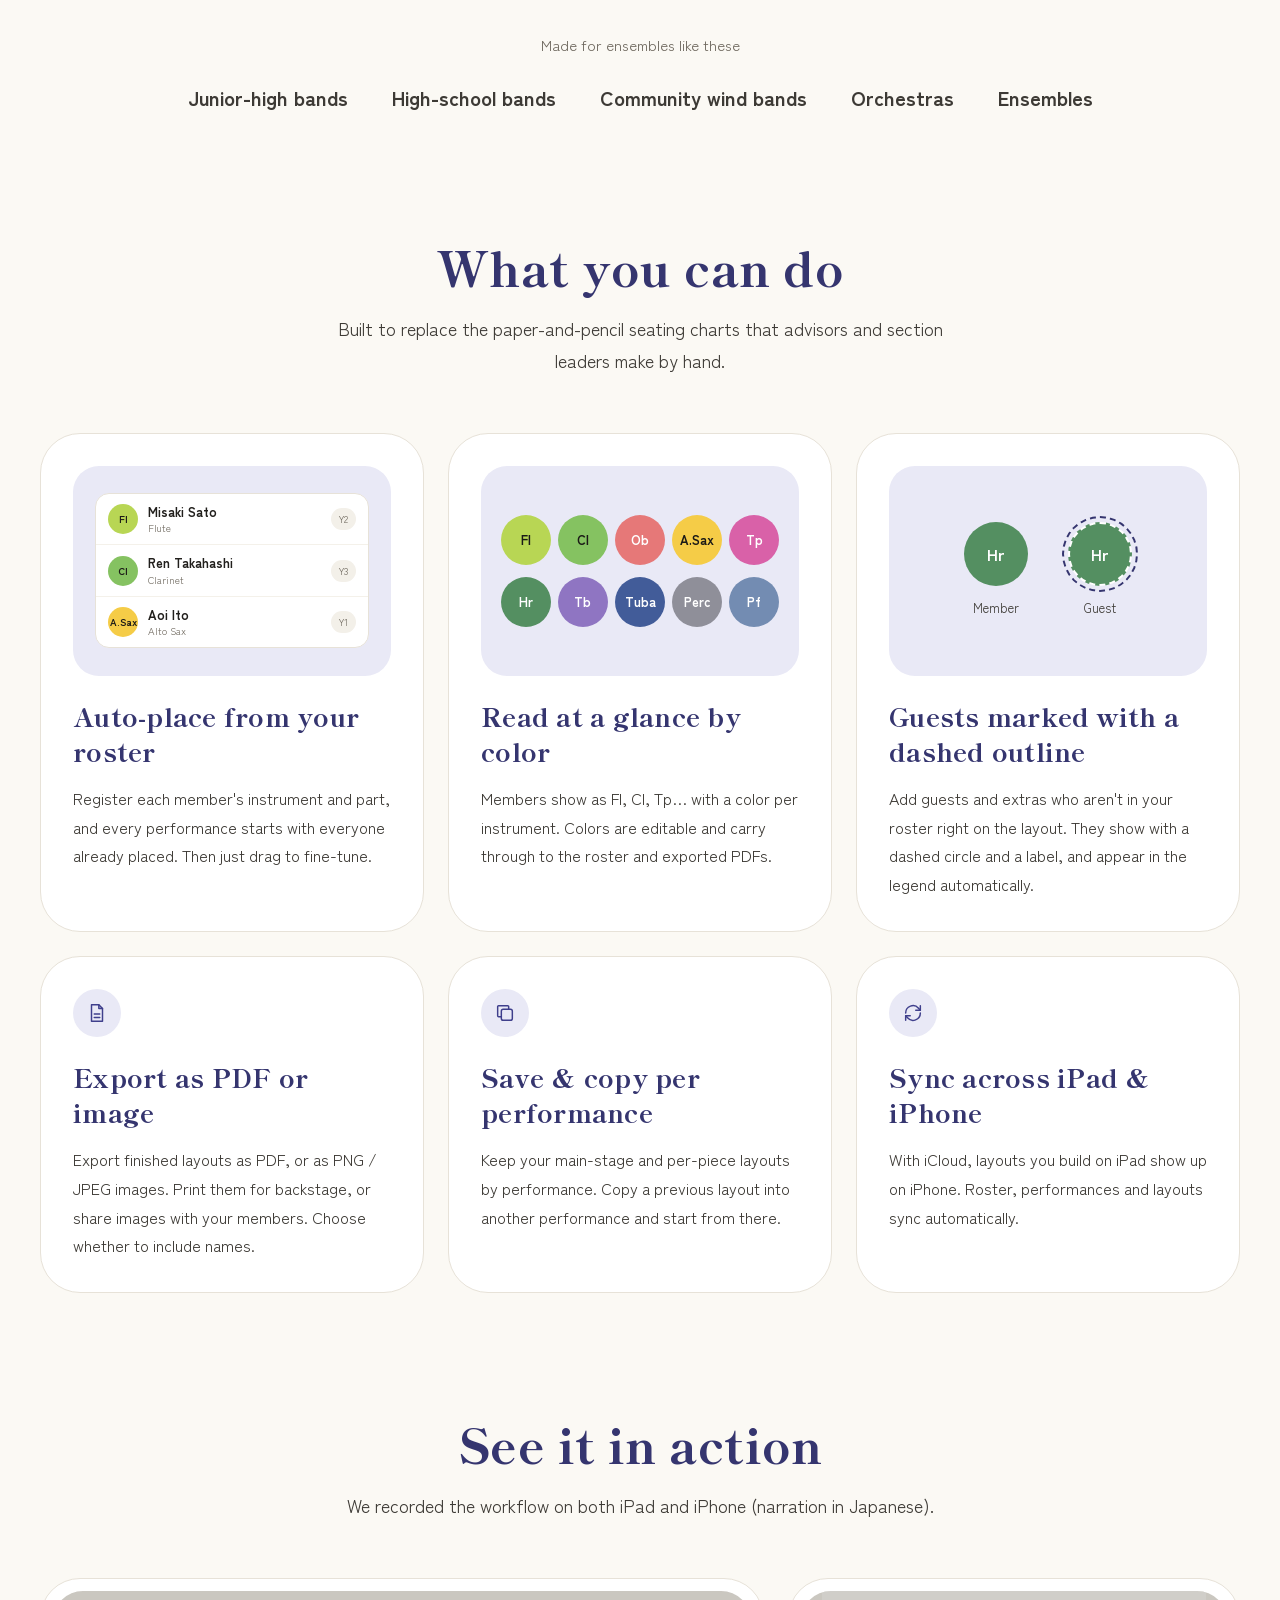
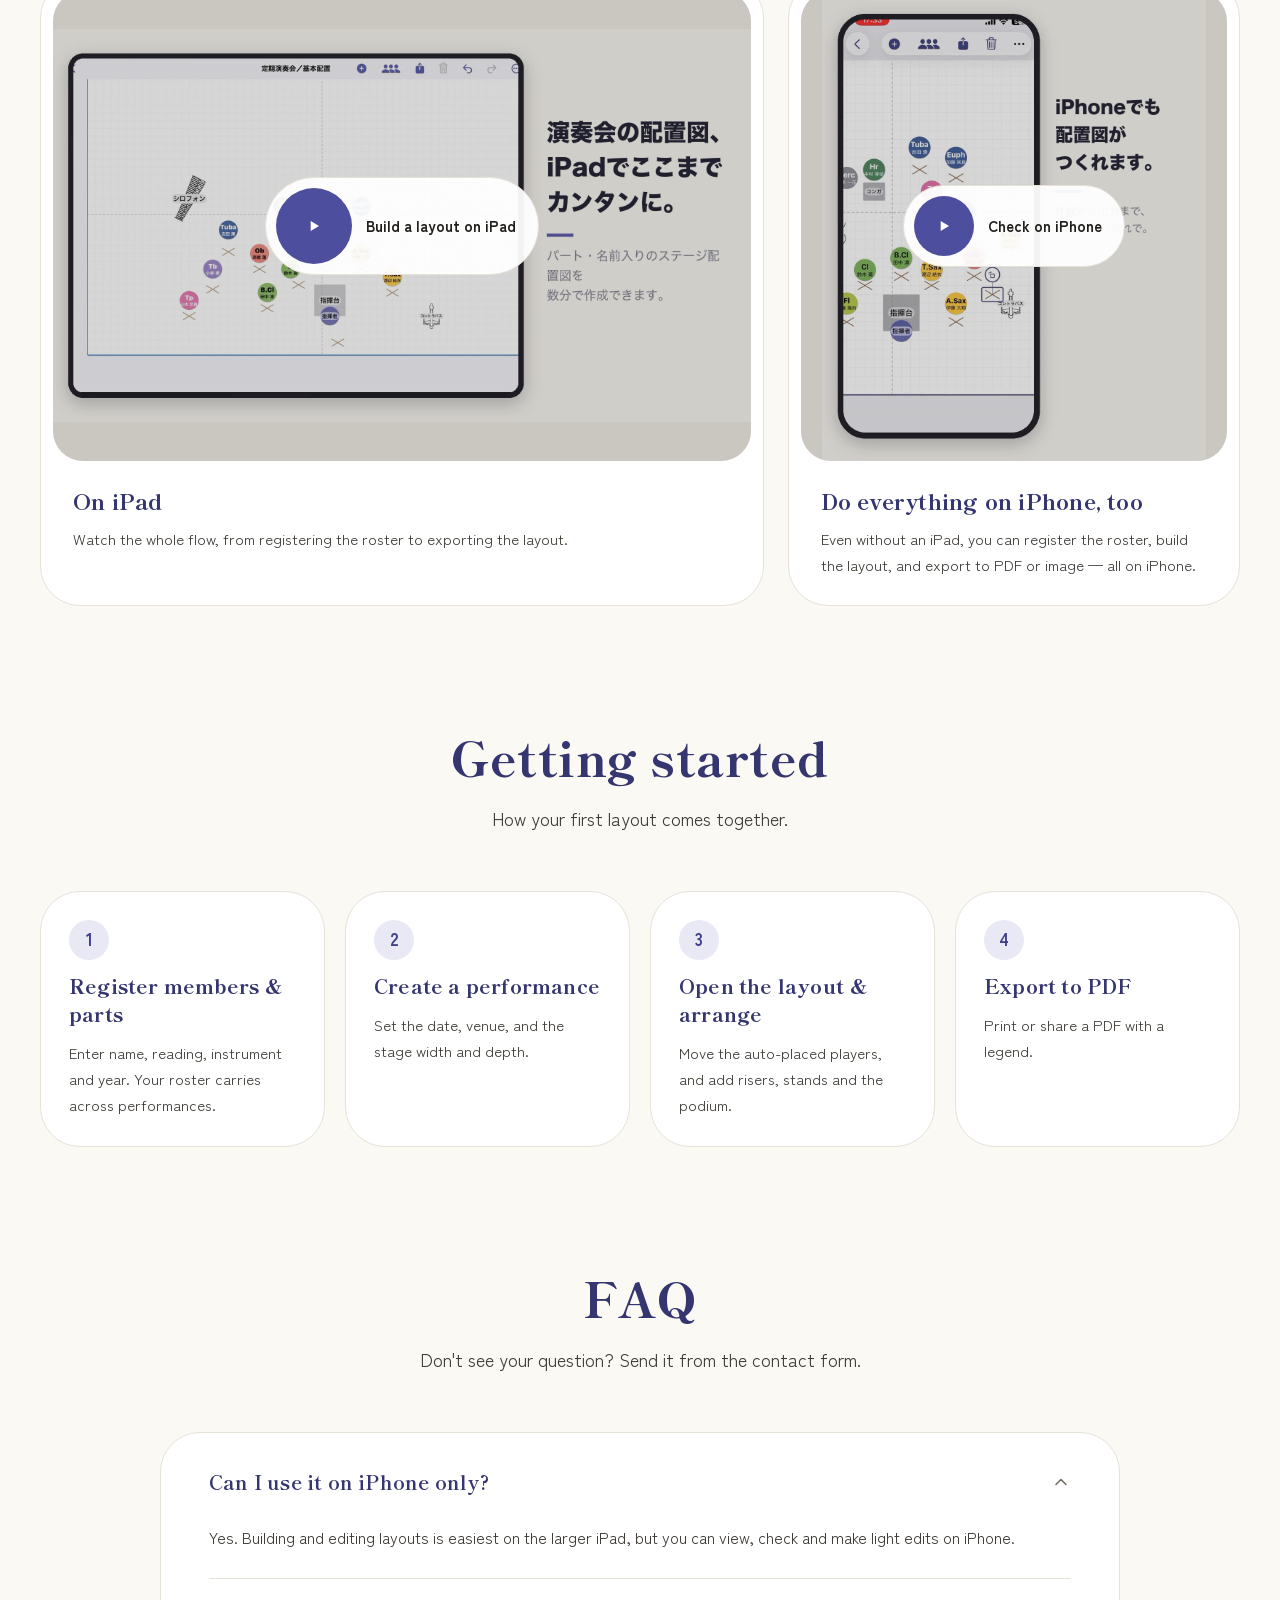
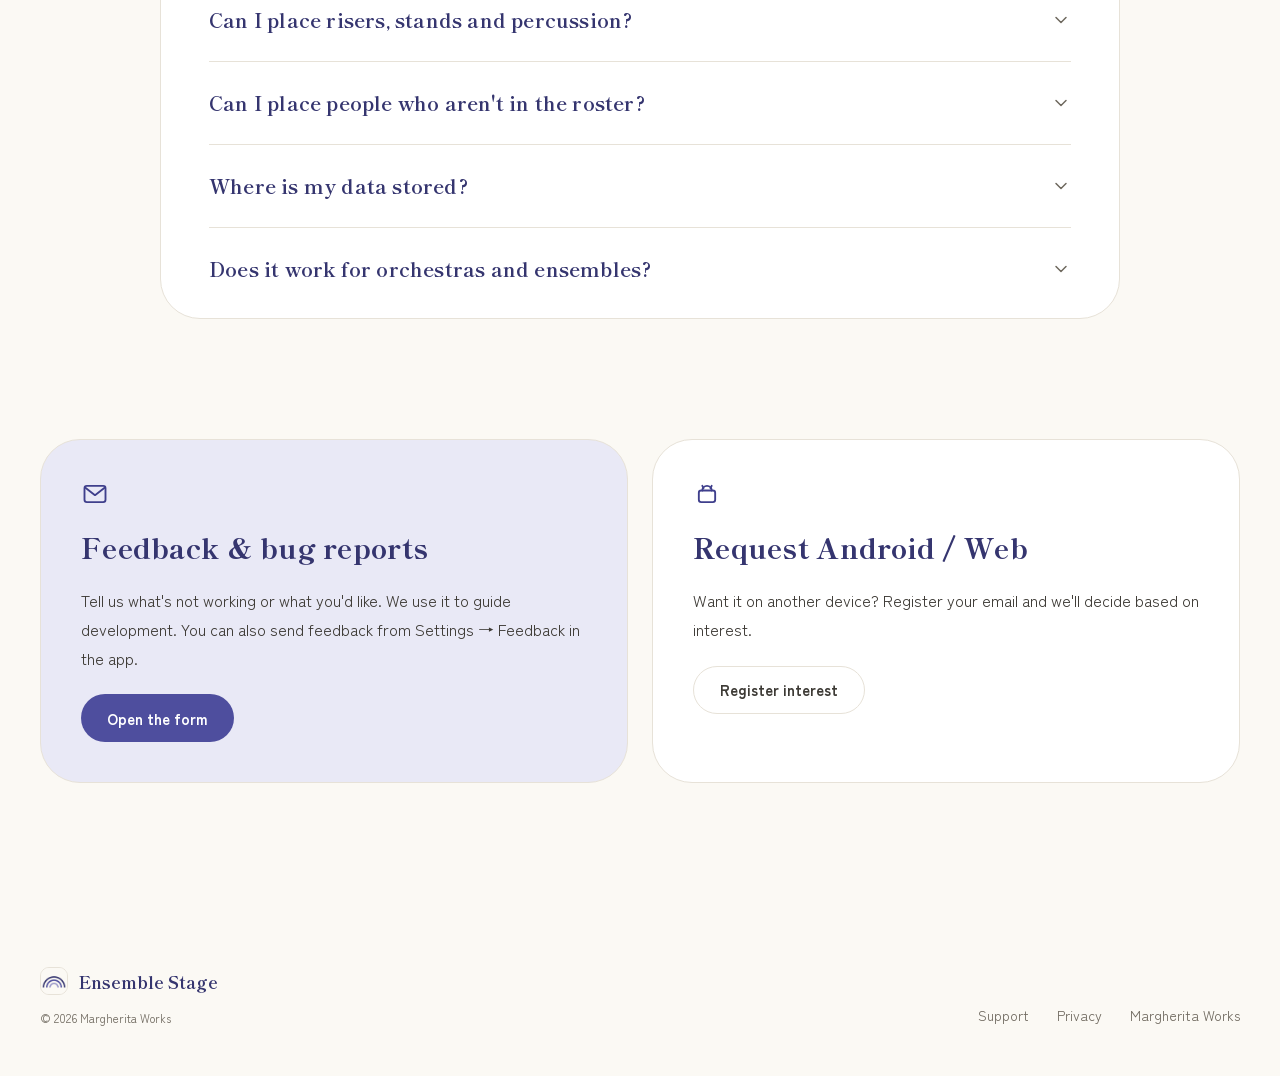
==== commit d09c8794: "言語切替を1ボタンの小さなトグルにして1行に収める - 幅広の「日本語/English」2ボタンをやめ、地球アイコン＋切替先（EN/日本語）の   コンパクトな1ボタン(.langtoggle)に置換" ====
--- a/index.html
+++ b/index.html
@@ -20,7 +20,7 @@
 <link rel="preconnect" href="https://fonts.googleapis.com">
 <link rel="preconnect" href="https://fonts.gstatic.com" crossorigin>
 <link rel="stylesheet" href="https://fonts.googleapis.com/css2?family=Shippori+Mincho+B1:wght@700;800&family=Zen+Kaku+Gothic+New:wght@400;500;700&display=swap">
-<link rel="stylesheet" href="styles.css?v=11">
+<link rel="stylesheet" href="styles.css?v=21">
 <script src="lang.js"></script>
 </head>
 <body>
@@ -29,9 +29,9 @@
 <nav class="nav" aria-label="メイン">
 <a class="brand" href="#top"><img class="brand__icon" src="assets/app-icon.png" width="32" height="32" alt=""><span class="lang-ja">吹奏楽セッティング</span><span class="lang-en">Ensemble Stage</span></a>
 <ul class="nav__links"><li><a href="#features"><span class="lang-ja">機能</span><span class="lang-en">Features</span></a></li><li><a href="support.html"><span class="lang-ja">サポートページ</span><span class="lang-en">Support</span></a></li><li><a href="#video"><span class="lang-ja">使い方</span><span class="lang-en">How to</span></a></li><li><a href="#faq"><span class="lang-ja">よくある質問</span><span class="lang-en">FAQ</span></a></li><li><a href="#contact"><span class="lang-ja">お問い合わせ</span><span class="lang-en">Contact</span></a></li></ul>
+<a class="nav__support" href="support.html"><span class="lang-ja">サポート</span><span class="lang-en">Support</span></a>
 <div class="nav__right">
-<a class="nav__support" href="support.html"><span class="lang-ja">サポート</span><span class="lang-en">Support</span></a>
-<div class="lang-switch" role="group" aria-label="Language"><button data-lang-btn="ja" type="button">日本語</button><button data-lang-btn="en" type="button">English</button></div>
+<button class="langtoggle" type="button" aria-label="Language / 言語切替" onclick="window.__setLang&&window.__setLang(document.documentElement.getAttribute('data-lang')==='en'?'ja':'en')"><svg width="15" height="15" viewBox="0 0 24 24" fill="none" stroke="currentColor" stroke-width="1.7" aria-hidden="true"><circle cx="12" cy="12" r="9"></circle><path d="M3 12h18"></path><path d="M12 3c2.6 2.7 2.6 15.3 0 18M12 3c-2.6 2.7-2.6 15.3 0 18"></path></svg><span class="lang-ja">EN</span><span class="lang-en">日本語</span></button>
 <a class="btn btn--primary btn--sm nav__cta" href="https://apps.apple.com/jp/app/id6793795823"><svg width="18" height="18" viewBox="0 0 24 24" aria-hidden="true"><path d="M16.4 12.6c0-2.3 1.9-3.4 2-3.5-1.1-1.6-2.8-1.8-3.4-1.8-1.4-.1-2.8.9-3.5.9s-1.8-.9-3-.8c-1.5 0-3 .9-3.8 2.3-1.6 2.8-.4 7 1.2 9.3.8 1.1 1.7 2.4 2.9 2.3 1.2 0 1.6-.7 3-.7s1.8.7 3 .7c1.3 0 2.1-1.1 2.8-2.3.9-1.3 1.3-2.6 1.3-2.6s-2.5-1-2.5-3.8zM14.2 5.8c.6-.8 1.1-1.8 1-2.8-.9 0-2 .6-2.7 1.4-.6.7-1.1 1.7-1 2.7 1 .1 2-.5 2.7-1.3z" fill="currentColor"></path></svg><span class="lang-ja">App Storeで見る</span><span class="lang-en">App Store</span></a>
 </div>
 </nav>
--- a/styles.css
+++ b/styles.css
@@ -39,7 +39,7 @@
 }
 
 *, *::before, *::after { box-sizing: border-box; }
-html { scroll-behavior: smooth; scroll-padding-top: calc(96px + env(safe-area-inset-top, 0px)); -webkit-text-size-adjust: 100%; }
+html { scroll-behavior: smooth; scroll-padding-top: calc(96px + env(safe-area-inset-top, 0px)); -webkit-text-size-adjust: 100%; overflow-x: clip; }
 body {
   margin: 0;
   background: var(--bg);
@@ -49,6 +49,7 @@
   line-height: 1.8;
   padding-top: env(safe-area-inset-top, 0px);
   padding-bottom: env(safe-area-inset-bottom, 0px);
+  overflow-x: clip;
 }
 img, video { max-width: 100%; height: auto; display: block; }
 a { color: inherit; }
@@ -97,6 +98,8 @@
 .squiggle path { fill: none; stroke: var(--arch-inner); stroke-width: 7; stroke-linecap: round; }
 .lead { max-width: 700px; font-size: clamp(16px, 1.6vw, 19px); }
 .actions { display: flex; gap: 12px; flex-wrap: wrap; justify-content: center; padding-top: 4px; }
+/* flex カラムの子（見出し・リード等）が content 幅に広がってページを横にはみ出すのを防ぐ */
+.hero > * { max-width: 100%; min-width: 0; }
 
 /* 製品画面の枠：背景のにじみは画像の後ろだけに使う */
 .showcase { position: relative; overflow: hidden; padding: 40px var(--gutter); }
@@ -217,17 +220,21 @@
 @media (max-width: 760px) {
   :root { --gutter: 16px; --section-gap: 80px; --card-pad: 24px; --r-card: 28px; --r-frame: 36px; }
   .nav-wrap { padding-top: 12px; }
-  .nav { height: 56px; padding-left: 16px; gap: 10px; }
+  /* モバイルのナビは1行に収める：ブランド名＋サポート＋小さな言語切替。
+     文字とトグルを小さくして全部1行に入れる。App Store ボタンは隠す（同じCTAがヒーローにある）。 */
+  /* 1行：ブランド名＋サポート＋コンパクトな言語トグル。足りなければ名前だけ省略、
+     サポート・トグルは必ず全部見せる。App Store は隠す（ヒーローに同じCTA）。 */
+  .nav { height: 56px; padding: 0 12px 0 16px; gap: 10px; }
   .nav__links { display: none; }
-  .nav__support { display: inline-flex; align-items: center; min-height: 44px; padding: 0 10px; color: var(--accent); font-weight: 700; font-size: 14px; text-decoration: none; white-space: nowrap; }
-  /* トップページ：モバイルでは App Store ボタンを隠す（ヒーローに同じCTAがあるため）。言語切替とサポートの場所を確保。 */
   .nav__cta { display: none; }
-  /* ブランド名は残す。幅が足りないときだけ名前側を詰める（言語切替・ボタンは固定で必ず全部見せる）。 */
-  .brand { min-width: 0; }
-  .brand__icon { width: 28px; height: 28px; }
-  .brand span { font-size: 15px; min-width: 0; overflow: hidden; text-overflow: ellipsis; white-space: nowrap; }
-  .nav__right, .lang-switch, .nav__support, .nav .btn { flex-shrink: 0; }
-  .lang-switch button { padding: 8px 10px; font-size: 13px; }
+  .brand { flex: 1 1 auto; min-width: 0; }
+  .brand__icon { width: 26px; height: 26px; }
+  .brand span { font-size: 15px; min-width: 0; overflow: hidden; text-overflow: ellipsis; }
+  .nav__support { display: inline-flex; align-items: center; min-height: 44px; padding: 0 4px; color: var(--accent); font-weight: 700; font-size: 14px; text-decoration: none; white-space: nowrap; flex-shrink: 0; }
+  .nav__right, .langtoggle { flex-shrink: 0; }
+  .langtoggle { padding: 6px 10px; font-size: 12px; min-height: 36px; gap: 4px; }
+  /* ヒーロー見出しが狭い画面で横にはみ出す（＝ページ全体が横スクロールしナビがずれる）のを防ぐ */
+  .hero h1 { font-size: 34px; }
   .hero { padding: 56px 0 40px; }
   .actions .btn { width: 100%; }
   .grid--2, .grid--3, .grid--4 { grid-template-columns: 1fr; }
@@ -274,6 +281,11 @@
 .lang-switch { display: inline-flex; flex-shrink: 0; border: 1px solid var(--line); border-radius: var(--r-pill); overflow: hidden; background: var(--surface); }
 .lang-switch button { border: 0; background: transparent; color: var(--muted); font: 500 14px/1 var(--font-body); padding: 8px 13px; min-height: 40px; cursor: pointer; white-space: nowrap; }
 .lang-switch button.active { background: var(--accent); color: var(--on-accent); }
+
+/* コンパクトな言語トグル（1ボタンで日本語↔English を切替。地球アイコン＋切替先の言語名） */
+.langtoggle { display: inline-flex; align-items: center; gap: 5px; flex-shrink: 0; border: 1px solid var(--line); border-radius: var(--r-pill); background: var(--surface); color: var(--on-accent-tint); font: 700 13px/1 var(--font-body); padding: 8px 13px; min-height: 40px; cursor: pointer; white-space: nowrap; transition: border-color .08s ease-out, color .08s ease-out; }
+.langtoggle:hover { border-color: var(--accent); color: var(--accent); }
+.langtoggle svg { flex-shrink: 0; }
 
 /* 読みもの（プロース）ページ */
 .page { width: min(880px, 100% - 2 * var(--gutter)); margin-inline: auto; padding-top: 64px; padding-bottom: 24px; }
